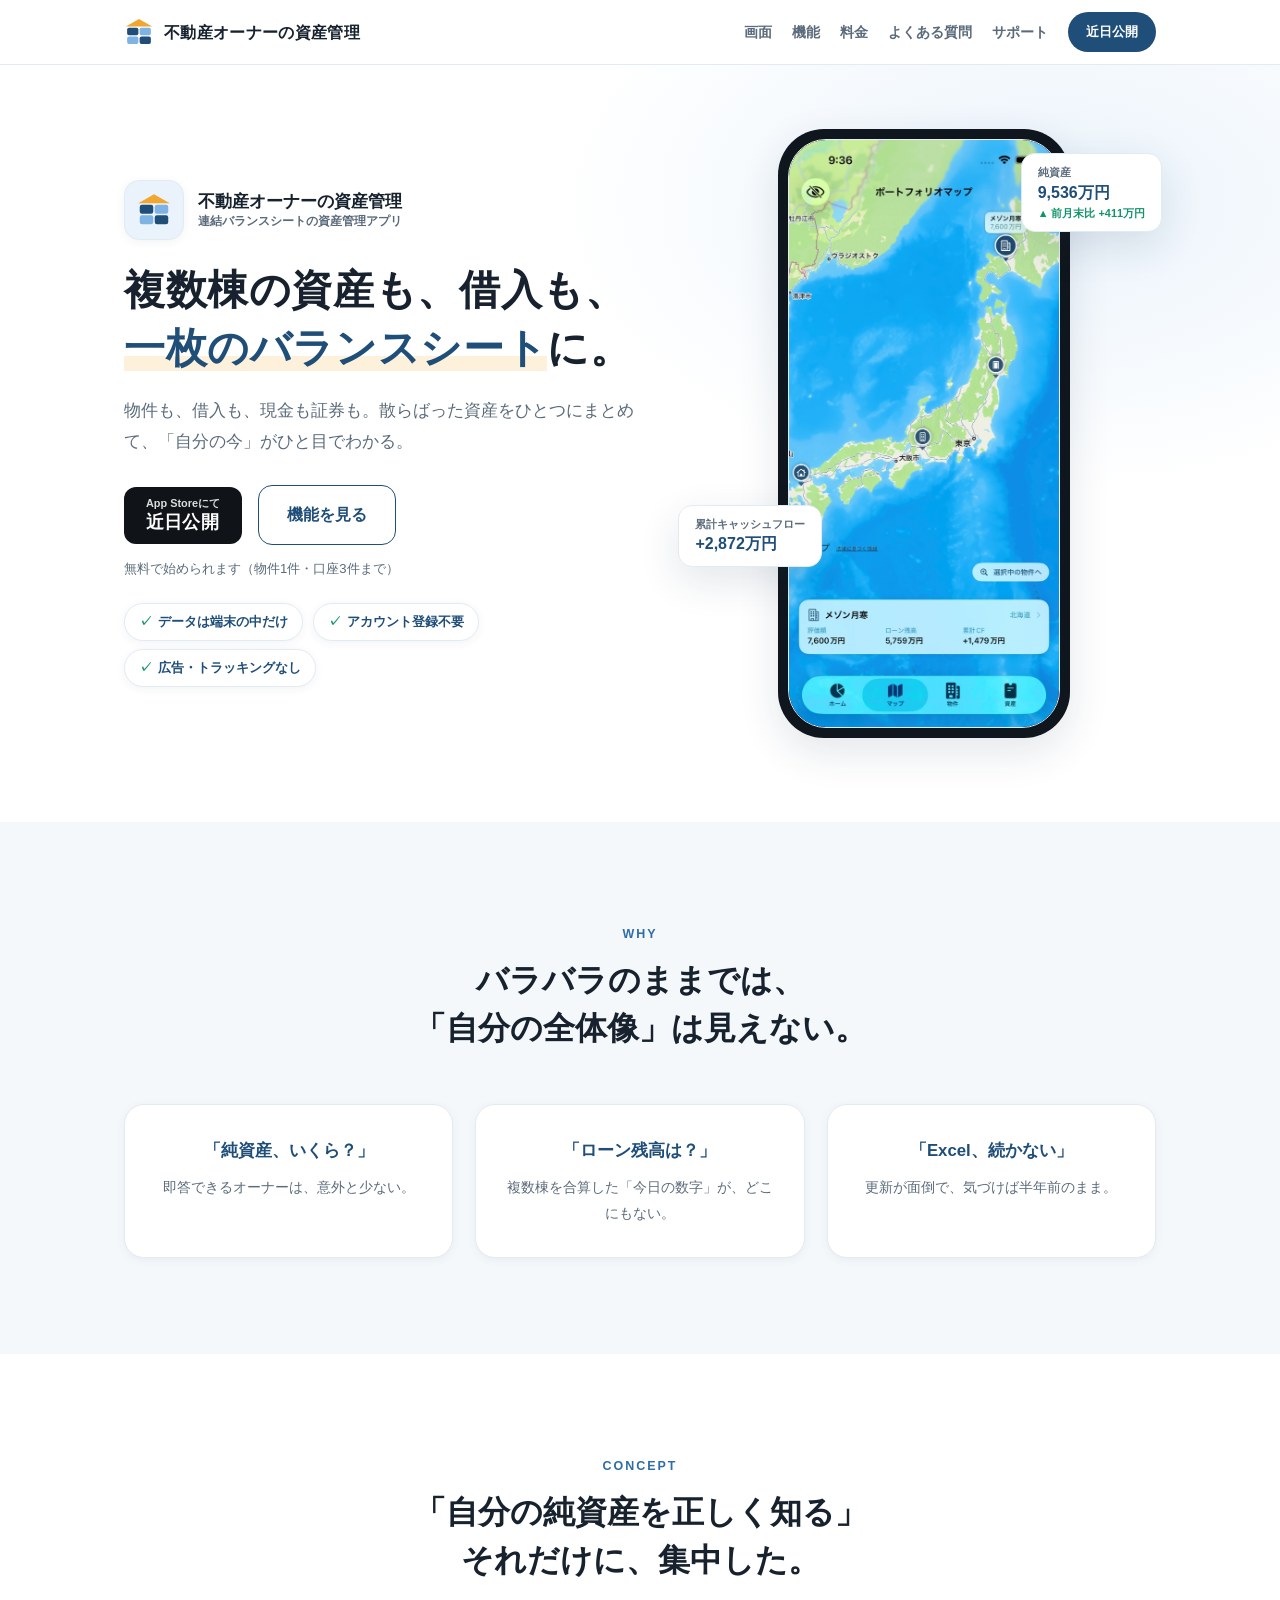
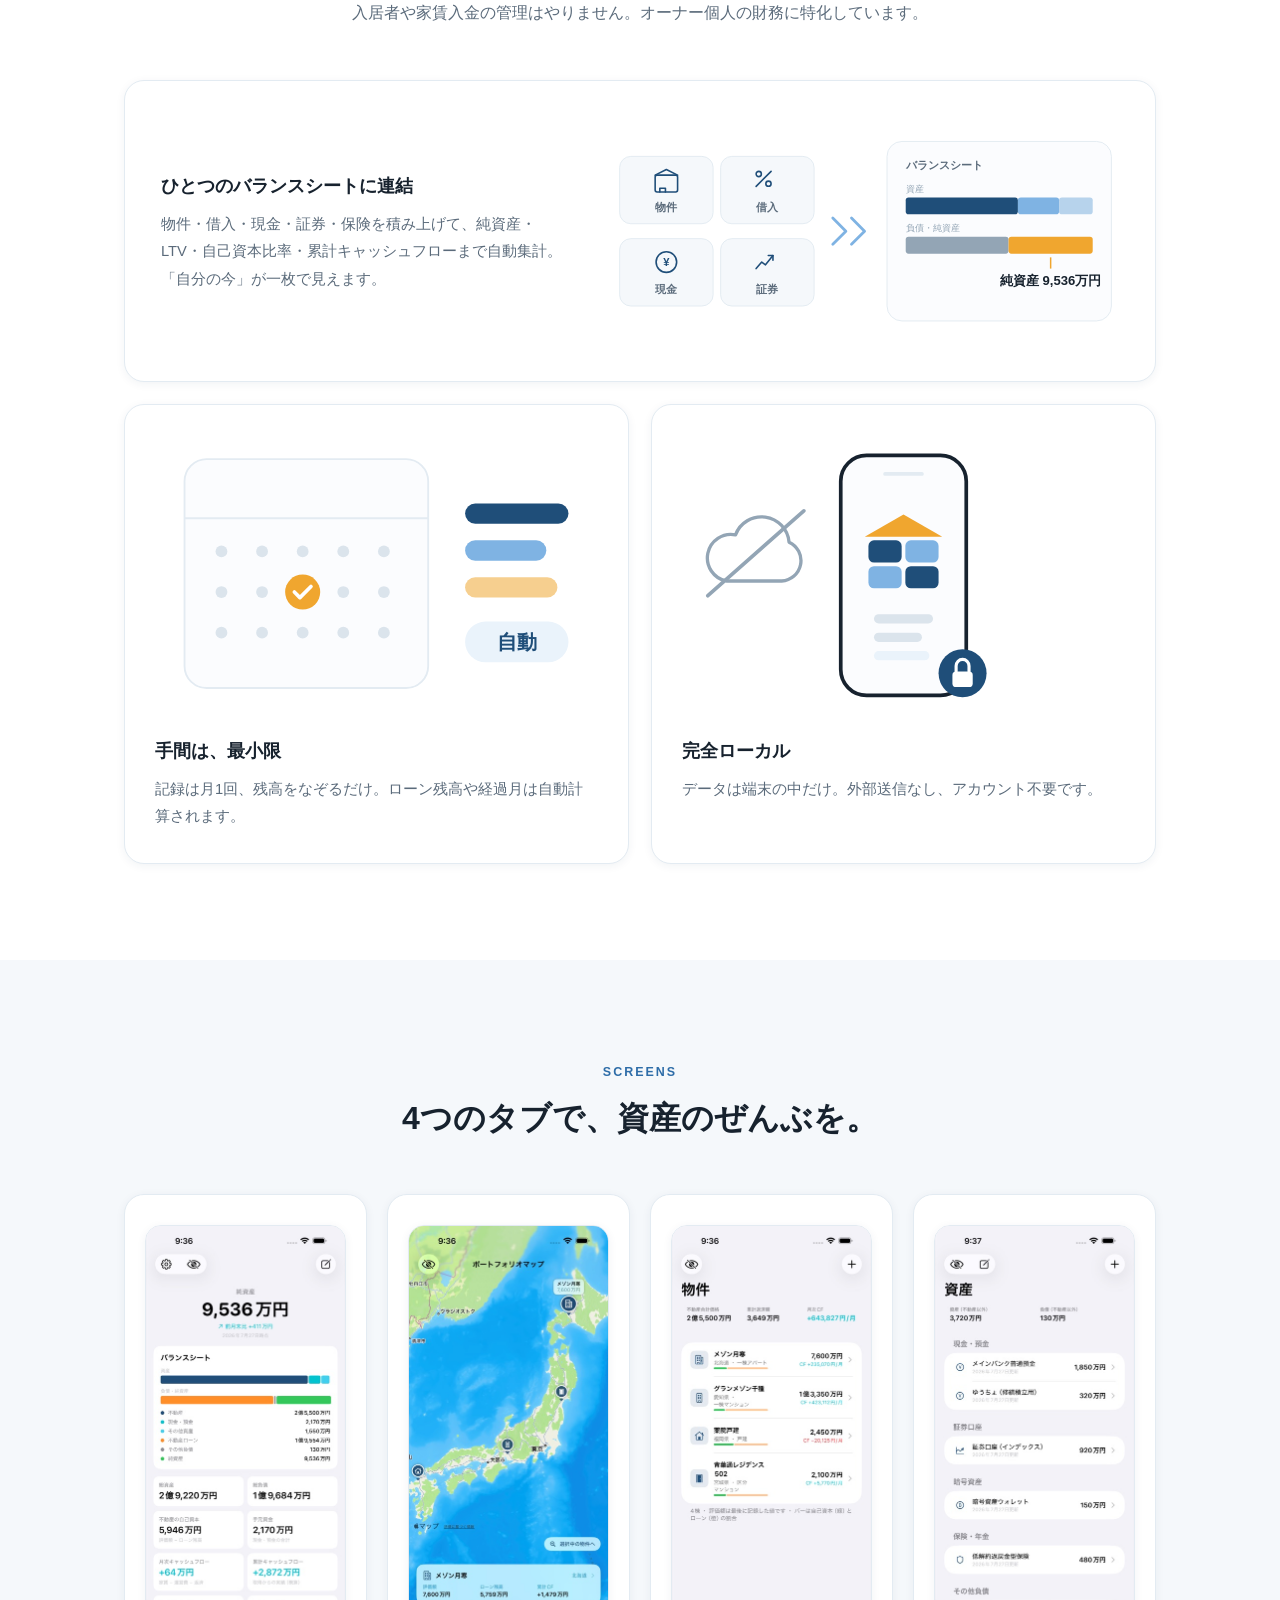
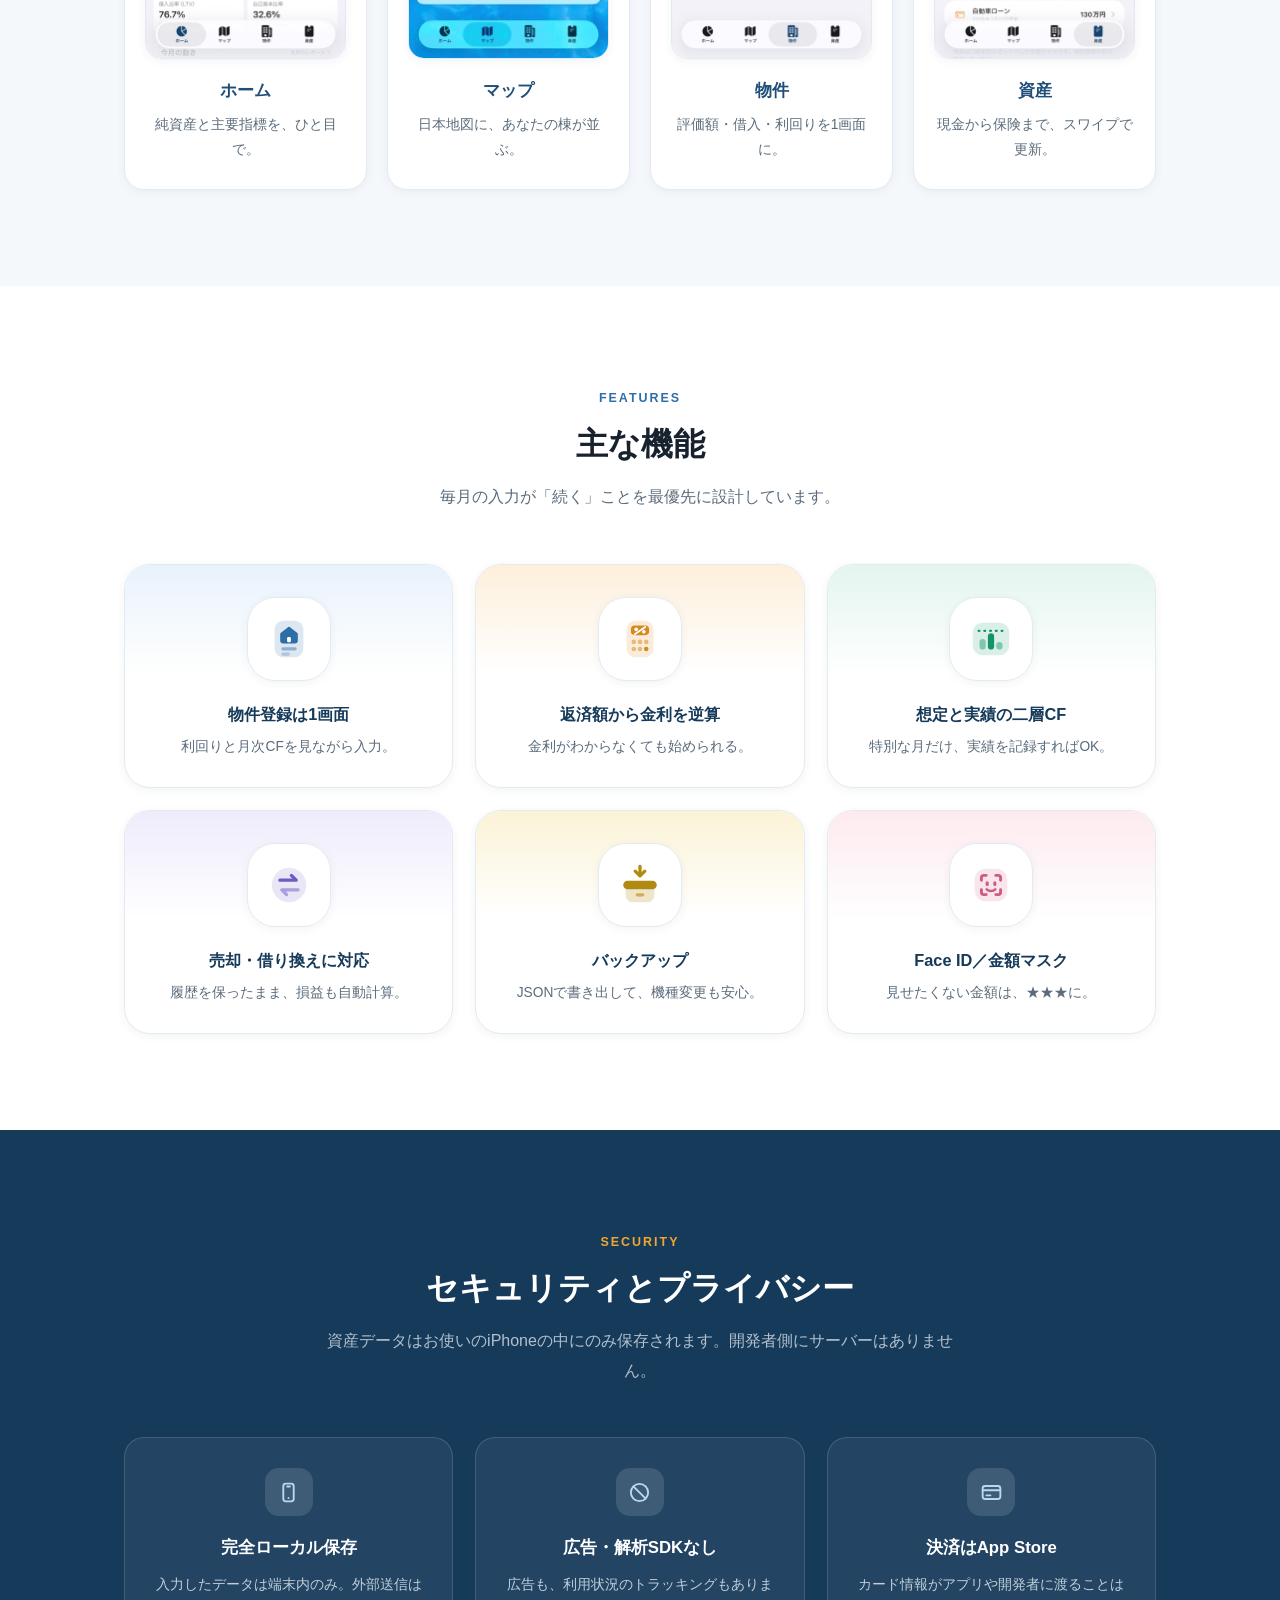
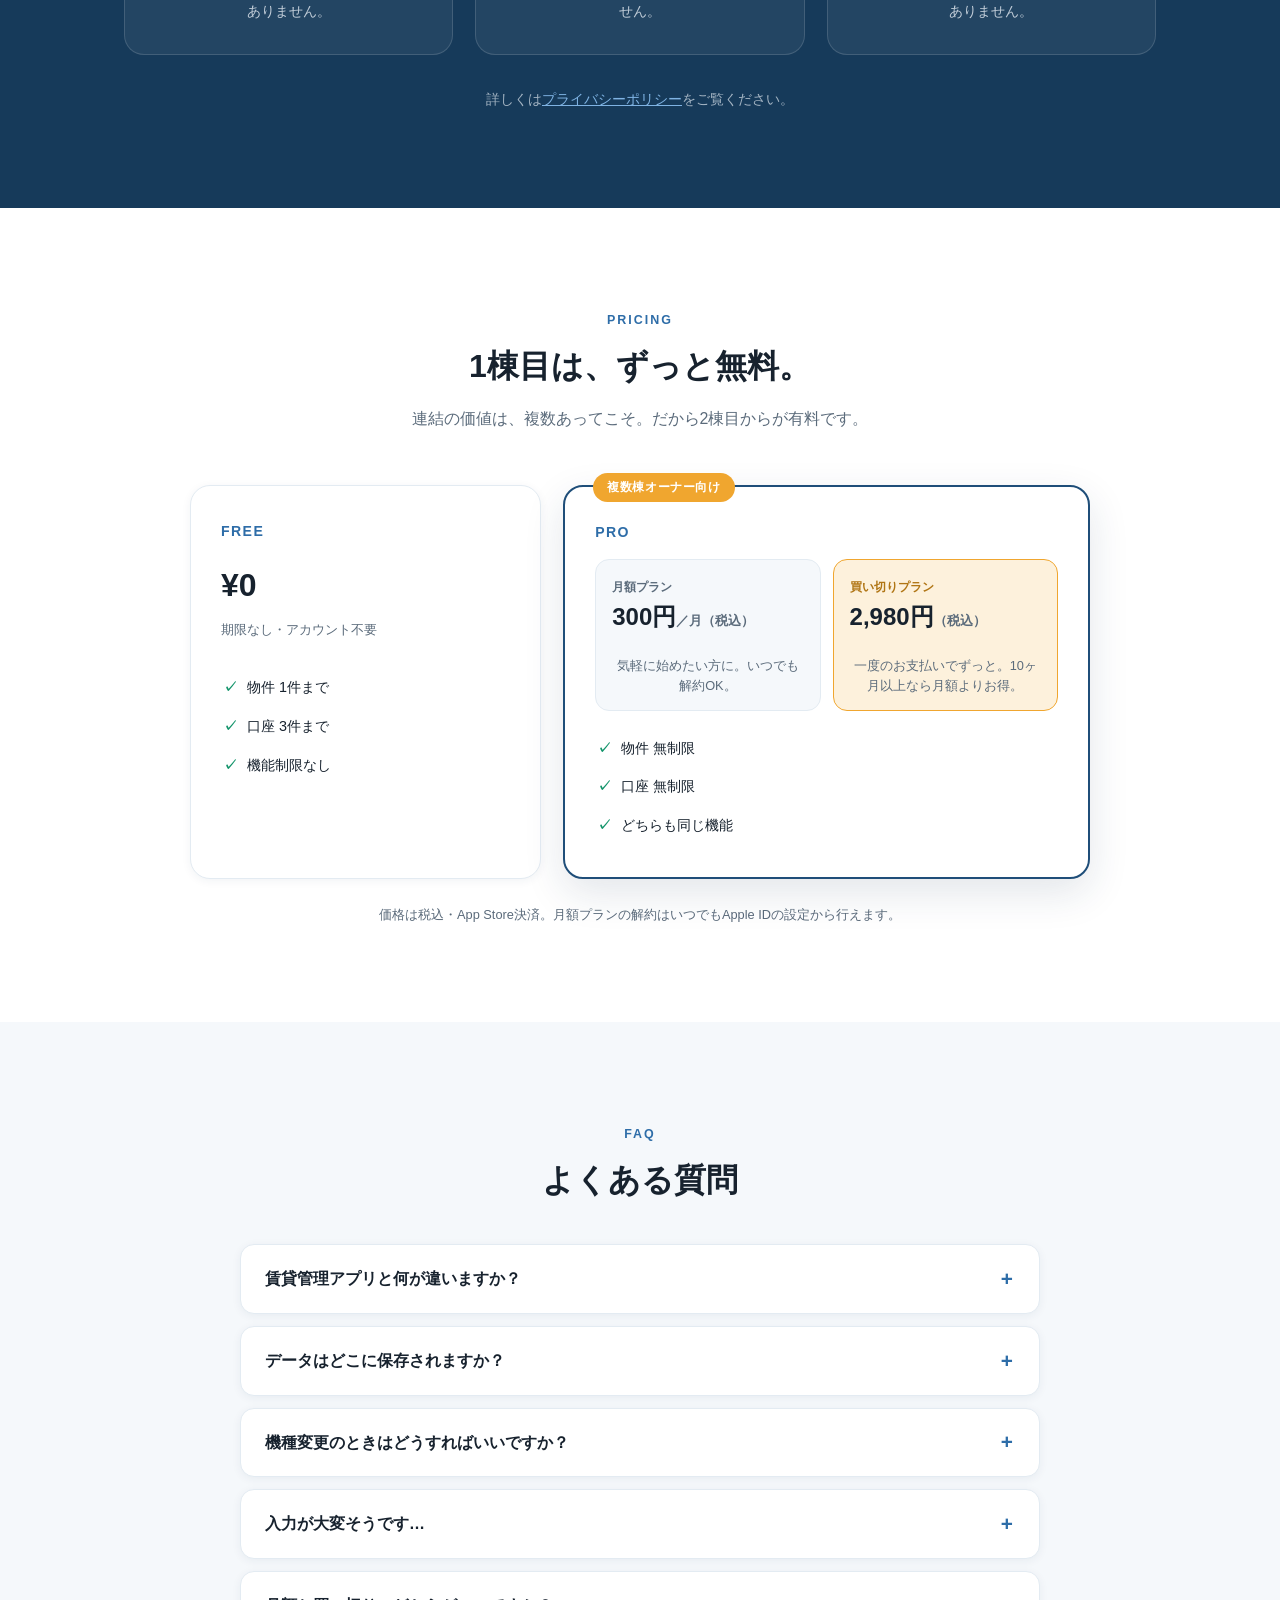
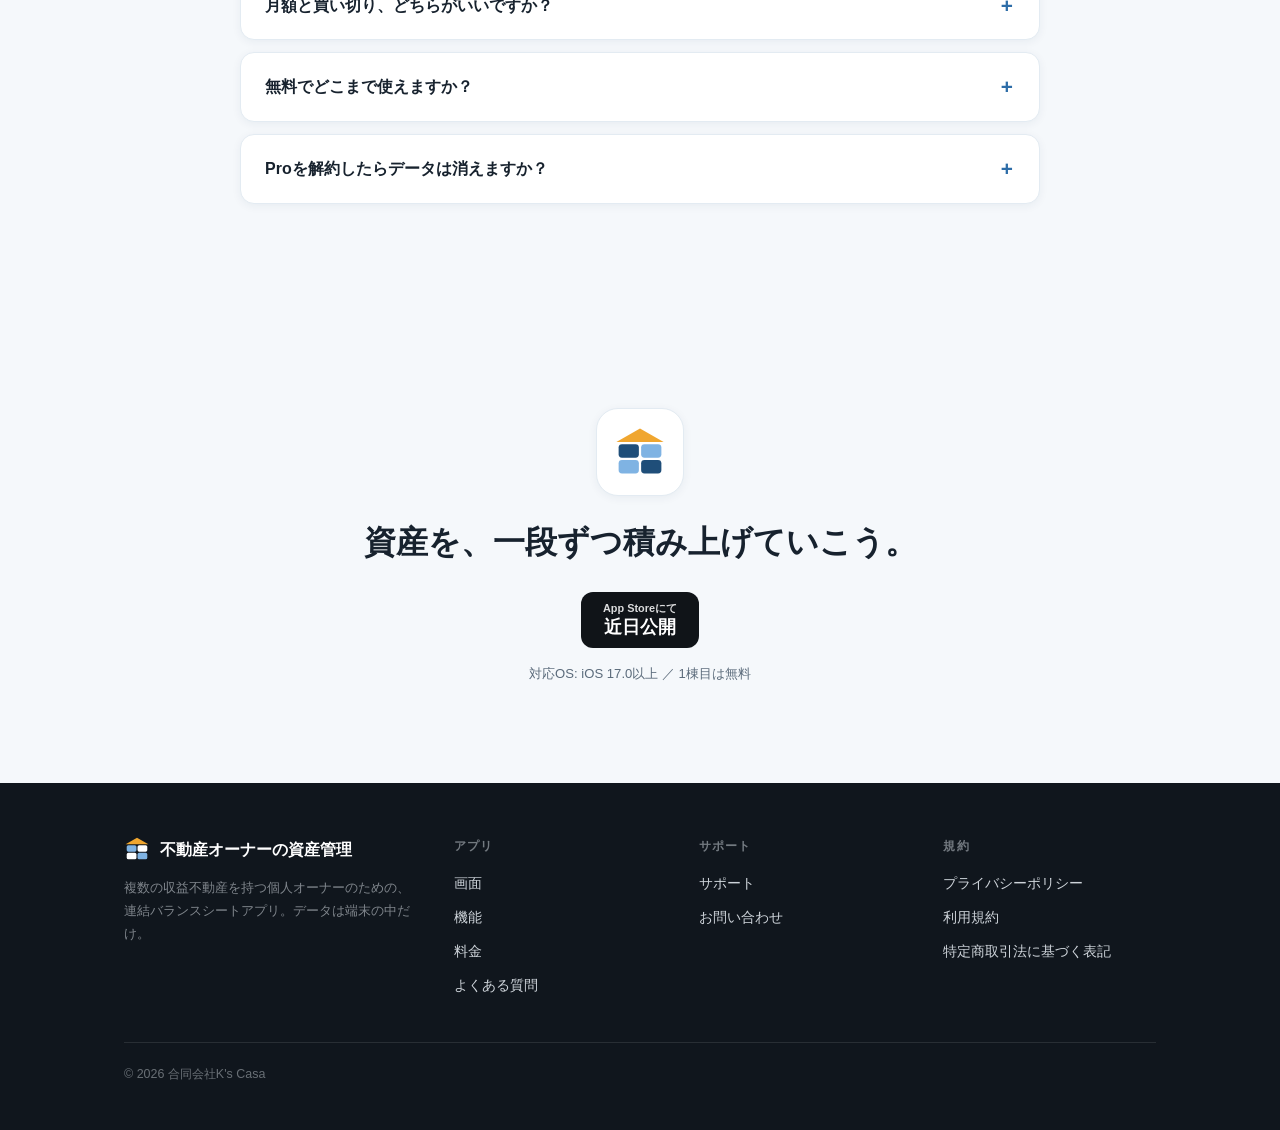
==== index.html @ e469f71f "不動産オーナーの資産管理 公式サイト iOSアプリ「不動産オーナーの資産管理」の公式サイト（静的HTML/CSS）。  - ランディングページ、サポート、プライバシーポリシー、利用規約、   特定商取" ====
<!DOCTYPE html>
<html lang="ja">
<head>
<!--
  「不動産オーナーの資産管理」公式サイト（ランディングページ）
  残っているTODO:
  - App Storeリンク: 公開後に .store-badge の href を実URLへ差し替え（Apple公式バッジ画像への変更も推奨）
  - 独自ドメインを設定する場合は、各ページの og:url / canonical / robots.txt / sitemap.xml のURLを差し替える
-->
<meta charset="UTF-8">
<meta name="viewport" content="width=device-width, initial-scale=1.0">
<title>不動産オーナーの資産管理 - 複数棟をひとつのバランスシートに｜公式サイト</title>
<meta name="description" content="複数の収益不動産を持つオーナーのための資産管理アプリ。物件・借入・現金・証券に散らばった資産と負債を、最小限の手間でひとつのバランスシートに。データは端末の中だけ。iOS対応、1棟目は無料。">
<link rel="canonical" href="https://meichaaan.github.io/fudosan-owner/">
<meta name="theme-color" content="#ffffff">
<meta property="og:site_name" content="不動産オーナーの資産管理">
<meta property="og:locale" content="ja_JP">
<meta property="og:title" content="不動産オーナーの資産管理 - 複数棟をひとつのバランスシートに">
<meta property="og:description" content="物件・借入・現金・証券に散らばった資産と負債を、最小限の手間でひとつに。完全ローカルのiOSアプリ。1棟目は無料。">
<meta property="og:type" content="website">
<meta property="og:url" content="https://meichaaan.github.io/fudosan-owner/">
<meta property="og:image" content="https://meichaaan.github.io/fudosan-owner/assets/og-card.jpg">
<meta property="og:image:width" content="1200">
<meta property="og:image:height" content="630">
<meta name="twitter:card" content="summary_large_image">
<meta name="twitter:title" content="不動産オーナーの資産管理 - 複数棟をひとつのバランスシートに">
<meta name="twitter:description" content="物件・借入・現金・証券に散らばった資産と負債を、最小限の手間でひとつに。完全ローカルのiOSアプリ。1棟目は無料。">
<meta name="twitter:image" content="https://meichaaan.github.io/fudosan-owner/assets/og-card.jpg">
<link rel="icon" href="data:image/svg+xml,%3Csvg xmlns='http://www.w3.org/2000/svg' viewBox='0 0 48 48'%3E%3Cpath d='M24 3 45 15H3Z' fill='%23f0a62f'/%3E%3Crect x='5' y='17' width='18' height='12' rx='3' fill='%231f4e79'/%3E%3Crect x='25' y='17' width='18' height='12' rx='3' fill='%237fb3e3'/%3E%3Crect x='5' y='31' width='18' height='12' rx='3' fill='%237fb3e3'/%3E%3Crect x='25' y='31' width='18' height='12' rx='3' fill='%231f4e79'/%3E%3C/svg%3E">
<link rel="apple-touch-icon" href="assets/apple-touch-icon.png">
<link rel="stylesheet" href="assets/site.css?v=9">
</head>
<body>

<header class="site-header">
  <div class="container">
    <a class="brand" href="#">
      <svg viewBox="0 0 48 48" xmlns="http://www.w3.org/2000/svg" aria-hidden="true">
        <path d="M24 3 45 15H3Z" fill="#f0a62f"/>
        <rect x="5" y="17" width="18" height="12" rx="3" fill="#1f4e79"/>
        <rect x="25" y="17" width="18" height="12" rx="3" fill="#7fb3e3"/>
        <rect x="5" y="31" width="18" height="12" rx="3" fill="#7fb3e3"/>
        <rect x="25" y="31" width="18" height="12" rx="3" fill="#1f4e79"/>
      </svg>
      不動産オーナーの資産管理
    </a>
    <nav class="site-nav">
      <a href="#screens">画面</a>
      <a href="#features">機能</a>
      <a href="#pricing">料金</a>
      <a href="#faq">よくある質問</a>
      <a href="support.html">サポート</a>
      <a class="nav-cta" href="#download">近日公開</a>
    </nav>
  </div>
</header>

<main>

  <!-- ヒーロー -->
  <section class="hero">
    <div class="container">
      <div>
        <div class="app-title-row">
          <span class="mark" aria-hidden="true">
            <svg viewBox="0 0 48 48" xmlns="http://www.w3.org/2000/svg">
              <path d="M24 3 45 15H3Z" fill="#f0a62f"/>
              <rect x="5" y="17" width="18" height="12" rx="3" fill="#1f4e79"/>
              <rect x="25" y="17" width="18" height="12" rx="3" fill="#7fb3e3"/>
              <rect x="5" y="31" width="18" height="12" rx="3" fill="#7fb3e3"/>
              <rect x="25" y="31" width="18" height="12" rx="3" fill="#1f4e79"/>
            </svg>
          </span>
          <p class="name">不動産オーナーの資産管理<span class="genre">連結バランスシートの資産管理アプリ</span></p>
        </div>
        <h1><span class="nw">複数棟の資産も、</span><span class="nw">借入も、</span><br><span class="nw"><span class="marker"><span class="accent">一枚のバランスシート</span></span>に。</span></h1>
        <p class="lead">物件も、借入も、現金も証券も。散らばった資産をひとつにまとめて、「自分の今」がひと目でわかる。</p>
        <div class="hero-cta">
          <a class="store-badge" href="#" aria-disabled="true">
            <span class="small">App Storeにて</span>
            <span class="big">近日公開</span>
          </a>
          <a class="btn btn-ghost" href="#screens">機能を見る</a>
        </div>
        <p class="hero-note">無料で始められます（物件1件・口座3件まで）</p>
        <div class="trust-chips">
          <span class="chip-s">データは端末の中だけ</span>
          <span class="chip-s">アカウント登録不要</span>
          <span class="chip-s">広告・トラッキングなし</span>
        </div>
      </div>
      <div class="hero-visual">
        <div class="phone">
          <div class="screen">
            <img class="shot" src="assets/shot-map-lg.jpg" width="584" height="1269" fetchpriority="high" alt="アプリのマップ画面。日本地図に所有物件のピンが並び、選択中の物件の評価額7,600万円・ローン残高・累計キャッシュフローが表示されている">
          </div>
        </div>
        <div class="float-chip chip-pos1">
          <span class="label">純資産</span>
          <span class="value">9,536万円</span>
          <span class="up">▲ 前月末比 +411万円</span>
        </div>
        <div class="float-chip chip-pos2">
          <span class="label">累計キャッシュフロー</span>
          <span class="value">+2,872万円</span>
        </div>
      </div>
    </div>
  </section>

  <!-- 課題 -->
  <section class="problem section-alt">
    <div class="container center">
      <span class="section-tag">WHY</span>
      <h2 class="section-title">バラバラのままでは、<br>「自分の全体像」は見えない。</h2>
      <div class="grid">
        <div class="problem-card">
          <p class="q">「純資産、いくら？」</p>
          <p>即答できるオーナーは、意外と少ない。</p>
        </div>
        <div class="problem-card">
          <p class="q">「ローン残高は？」</p>
          <p>複数棟を合算した「今日の数字」が、どこにもない。</p>
        </div>
        <div class="problem-card">
          <p class="q">「Excel、続かない」</p>
          <p>更新が面倒で、気づけば半年前のまま。</p>
        </div>
      </div>
    </div>
  </section>

  <!-- 3つの柱 -->
  <section class="pillars">
    <div class="container center">
      <span class="section-tag">CONCEPT</span>
      <h2 class="section-title">「自分の純資産を正しく知る」<br>それだけに、集中した。</h2>
      <p class="section-lead">入居者や家賃入金の管理はやりません。オーナー個人の財務に特化しています。</p>
      <div class="concept-grid">

        <div class="concept-card wide">
          <div>
            <h3>ひとつのバランスシートに連結</h3>
            <p>物件・借入・現金・証券・保険を積み上げて、純資産・LTV・自己資本比率・累計キャッシュフローまで自動集計。「自分の今」が一枚で見えます。</p>
          </div>
          <svg class="viz" viewBox="0 0 540 240" xmlns="http://www.w3.org/2000/svg" role="img" aria-label="物件・借入・現金・証券が矢印でひとつのバランスシートにまとまる図">
            <!-- 資産のソース4タイル -->
            <g stroke="#e3ebf2" fill="#f5f8fb">
              <rect x="6" y="40" width="100" height="72" rx="12"/>
              <rect x="114" y="40" width="100" height="72" rx="12"/>
              <rect x="6" y="128" width="100" height="72" rx="12"/>
              <rect x="114" y="128" width="100" height="72" rx="12"/>
            </g>
            <g fill="none" stroke="#1f4e79" stroke-width="1.7" stroke-linecap="round" stroke-linejoin="round">
              <g transform="translate(44,54)"><rect x="0" y="6" width="24" height="18" rx="2"/><path d="M5 24v-4h6v4M0 6l12-6 12 6"/></g>
              <g transform="translate(152,56)"><path d="M0 16L16 0"/><circle cx="2.8" cy="2.8" r="2.8"/><circle cx="13.2" cy="13.2" r="2.8"/></g>
              <g transform="translate(44,142)"><circle cx="12" cy="11" r="11"/></g>
              <g transform="translate(152,144)"><path d="M0 16l6-7 4 3 8-10"/><path d="M13 2h5v5"/></g>
            </g>
            <text x="56" y="98" text-anchor="middle" font-size="12" font-weight="600" fill="#5b6b7b">物件</text>
            <text x="164" y="98" text-anchor="middle" font-size="12" font-weight="600" fill="#5b6b7b">借入</text>
            <text x="56" y="186" text-anchor="middle" font-size="12" font-weight="600" fill="#5b6b7b">現金</text>
            <text x="164" y="186" text-anchor="middle" font-size="12" font-weight="600" fill="#5b6b7b">証券</text>
            <text x="56" y="157" text-anchor="middle" font-size="12" font-weight="700" fill="#1f4e79">¥</text>
            <!-- 矢印 -->
            <g fill="none" stroke="#7fb3e3" stroke-width="3" stroke-linecap="round" stroke-linejoin="round">
              <path d="M234 106l14 14-14 14"/>
              <path d="M254 106l14 14-14 14"/>
            </g>
            <!-- B/Sカード -->
            <rect x="292" y="24" width="240" height="192" rx="16" fill="#fbfcfe" stroke="#e3ebf2"/>
            <text x="312" y="54" font-size="12" font-weight="700" fill="#5b6b7b">バランスシート</text>
            <text x="312" y="78" font-size="10" fill="#93a5b5">資産</text>
            <g>
              <rect x="312" y="84" width="120" height="18" rx="3" fill="#1f4e79"/>
              <rect x="432" y="84" width="44" height="18" rx="3" fill="#7fb3e3"/>
              <rect x="476" y="84" width="36" height="18" rx="3" fill="#b7d3ec"/>
            </g>
            <text x="312" y="120" font-size="10" fill="#93a5b5">負債・純資産</text>
            <g>
              <rect x="312" y="126" width="110" height="18" rx="3" fill="#93a5b5"/>
              <rect x="422" y="126" width="90" height="18" rx="3" fill="#f0a62f"/>
            </g>
            <path d="M467 148v12" stroke="#f0a62f" stroke-width="1.6"/>
            <text x="467" y="178" text-anchor="middle" font-size="14" font-weight="700" fill="#17222e">純資産 9,536万円</text>
          </svg>
        </div>

        <div class="concept-card">
          <svg class="viz" viewBox="0 0 240 150" xmlns="http://www.w3.org/2000/svg" role="img" aria-label="カレンダーの月1回の記録日と、自動計算を表す図">
            <rect x="16" y="12" width="132" height="124" rx="12" fill="#fbfcfe" stroke="#e3ebf2"/>
            <path d="M16 44h132" stroke="#e3ebf2"/>
            <g fill="#dbe4ec">
              <circle cx="36" cy="62" r="3.2"/><circle cx="58" cy="62" r="3.2"/><circle cx="80" cy="62" r="3.2"/><circle cx="102" cy="62" r="3.2"/><circle cx="124" cy="62" r="3.2"/>
              <circle cx="36" cy="84" r="3.2"/><circle cx="58" cy="84" r="3.2"/><circle cx="102" cy="84" r="3.2"/><circle cx="124" cy="84" r="3.2"/>
              <circle cx="36" cy="106" r="3.2"/><circle cx="58" cy="106" r="3.2"/><circle cx="80" cy="106" r="3.2"/><circle cx="102" cy="106" r="3.2"/><circle cx="124" cy="106" r="3.2"/>
            </g>
            <circle cx="80" cy="84" r="9.5" fill="#f0a62f"/>
            <path d="M75.5 84l3 3 6-6" stroke="#fff" stroke-width="2" fill="none" stroke-linecap="round" stroke-linejoin="round"/>
            <rect x="168" y="36" width="56" height="11" rx="5.5" fill="#1f4e79"/>
            <rect x="168" y="56" width="44" height="11" rx="5.5" fill="#7fb3e3"/>
            <rect x="168" y="76" width="50" height="11" rx="5.5" fill="#f6cf8f"/>
            <rect x="168" y="100" width="56" height="22" rx="11" fill="#eaf3fb"/>
            <text x="196" y="115" text-anchor="middle" font-size="11" font-weight="700" fill="#1f4e79">自動</text>
          </svg>
          <h3>手間は、最小限</h3>
          <p>記録は月1回、残高をなぞるだけ。ローン残高や経過月は自動計算されます。</p>
        </div>

        <div class="concept-card">
          <svg class="viz" viewBox="0 0 240 150" xmlns="http://www.w3.org/2000/svg" role="img" aria-label="スマートフォンの中に資産データがあり、クラウドには送信されないことを表す図">
            <path d="M24 78h30a11 11 0 0 0 4-21 15 15 0 0 0-29-4 10 10 0 0 0-5 25z" fill="none" stroke="#93a5b5" stroke-width="1.8" stroke-linejoin="round"/>
            <path d="M14 86L66 40" stroke="#93a5b5" stroke-width="2" stroke-linecap="round"/>
            <rect x="86" y="10" width="68" height="130" rx="14" fill="#fbfcfe" stroke="#17222e" stroke-width="2"/>
            <path d="M110 20h20" stroke="#e3ebf2" stroke-width="2" stroke-linecap="round"/>
            <g transform="translate(96,40)">
              <path d="M24 2L45 14H3Z" fill="#f0a62f"/>
              <rect x="5" y="16" width="18" height="12" rx="3" fill="#1f4e79"/>
              <rect x="25" y="16" width="18" height="12" rx="3" fill="#7fb3e3"/>
              <rect x="5" y="30" width="18" height="12" rx="3" fill="#7fb3e3"/>
              <rect x="25" y="30" width="18" height="12" rx="3" fill="#1f4e79"/>
            </g>
            <rect x="104" y="96" width="32" height="5" rx="2.5" fill="#dbe4ec"/>
            <rect x="104" y="106" width="26" height="5" rx="2.5" fill="#dbe4ec"/>
            <rect x="104" y="116" width="30" height="5" rx="2.5" fill="#eaf3fb"/>
            <circle cx="152" cy="128" r="13" fill="#1f4e79"/>
            <path d="M148.5 127v-3a3.5 3.5 0 0 1 7 0v3" stroke="#fff" stroke-width="1.7" fill="none" stroke-linecap="round"/>
            <rect x="146.5" y="127" width="11" height="8.5" rx="2" fill="#fff"/>
          </svg>
          <h3>完全ローカル</h3>
          <p>データは端末の中だけ。外部送信なし、アカウント不要です。</p>
        </div>

      </div>
    </div>
  </section>

  <!-- 画面 -->
  <section class="screens section-alt" id="screens">
    <div class="container center">
      <span class="section-tag">SCREENS</span>
      <h2 class="section-title">4つのタブで、資産のぜんぶを。</h2>
      <div class="grid">
        <div class="screen-card">
          <img class="shot" src="assets/shot-home.jpg" width="400" height="869" alt="ホーム画面。純資産9,536万円とバランスシート、主要指標タイル" loading="lazy">
          <p class="tab-name">ホーム</p>
          <p>純資産と主要指標を、ひと目で。</p>
        </div>
        <div class="screen-card">
          <img class="shot" src="assets/shot-map.jpg" width="400" height="869" alt="マップ画面。日本地図に所有物件のピンが並ぶ" loading="lazy">
          <p class="tab-name">マップ</p>
          <p>日本地図に、あなたの棟が並ぶ。</p>
        </div>
        <div class="screen-card">
          <img class="shot" src="assets/shot-properties.jpg" width="400" height="869" alt="物件一覧画面。4棟の評価額と月次キャッシュフロー" loading="lazy">
          <p class="tab-name">物件</p>
          <p>評価額・借入・利回りを1画面に。</p>
        </div>
        <div class="screen-card">
          <img class="shot" src="assets/shot-accounts.jpg" width="400" height="869" alt="資産画面。現金・預金、証券、暗号資産、保険の一覧" loading="lazy">
          <p class="tab-name">資産</p>
          <p>現金から保険まで、スワイプで更新。</p>
        </div>
      </div>
    </div>
  </section>

  <!-- 機能 -->
  <section class="features" id="features">
    <div class="container center">
      <span class="section-tag">FEATURES</span>
      <h2 class="section-title">主な機能</h2>
      <p class="section-lead">毎月の入力が「続く」ことを最優先に設計しています。</p>
      <div class="grid">

        <div class="feature tint-sky">
          <div class="art">
            <svg viewBox="0 0 48 48" xmlns="http://www.w3.org/2000/svg" aria-hidden="true">
              <rect x="9" y="5" width="30" height="38" rx="9" fill="var(--pop)" opacity=".16"/>
              <path d="M24 12.5l8 6.2v6.8a2 2 0 0 1-2 2H18a2 2 0 0 1-2-2v-6.8z" fill="var(--pop)" stroke="var(--pop)" stroke-width="2.4" stroke-linejoin="round"/>
              <rect x="22" y="22" width="4" height="5.5" rx="1.4" fill="#fff"/>
              <rect x="16" y="32.5" width="16" height="3.4" rx="1.7" fill="var(--pop)" opacity=".45"/>
              <rect x="16" y="38" width="9" height="3.4" rx="1.7" fill="var(--pop)" opacity=".28"/>
            </svg>
          </div>
          <h4>物件登録は1画面</h4>
          <p>利回りと月次CFを見ながら入力。</p>
        </div>

        <div class="feature tint-peach">
          <div class="art">
            <svg viewBox="0 0 48 48" xmlns="http://www.w3.org/2000/svg" aria-hidden="true">
              <rect x="10" y="5" width="28" height="38" rx="9" fill="var(--pop)" opacity=".16"/>
              <rect x="14.5" y="10" width="19" height="10" rx="4" fill="var(--pop)"/>
              <circle cx="20" cy="14" r="1.9" fill="#fff"/>
              <circle cx="28" cy="16.5" r="1.9" fill="#fff"/>
              <path d="M29.5 11.5l-11 7.5" stroke="#fff" stroke-width="1.9" stroke-linecap="round"/>
              <g fill="var(--pop)" opacity=".5">
                <circle cx="17.5" cy="27" r="2.4"/><circle cx="24" cy="27" r="2.4"/><circle cx="30.5" cy="27" r="2.4"/>
                <circle cx="17.5" cy="34.5" r="2.4"/><circle cx="24" cy="34.5" r="2.4"/>
              </g>
              <rect x="28.1" y="32.1" width="4.8" height="4.8" rx="2.4" fill="var(--pop)"/>
            </svg>
          </div>
          <h4>返済額から金利を逆算</h4>
          <p>金利がわからなくても始められる。</p>
        </div>

        <div class="feature tint-mint">
          <div class="art">
            <svg viewBox="0 0 48 48" xmlns="http://www.w3.org/2000/svg" aria-hidden="true">
              <rect x="5" y="7" width="38" height="34" rx="10" fill="var(--pop)" opacity=".15"/>
              <rect x="12" y="24" width="6.5" height="11" rx="3.25" fill="var(--pop)" opacity=".45"/>
              <rect x="20.75" y="18" width="6.5" height="17" rx="3.25" fill="var(--pop)"/>
              <rect x="29.5" y="27" width="6.5" height="8" rx="3.25" fill="var(--pop)" opacity=".45"/>
              <path d="M11 15.5h26" stroke="var(--pop)" stroke-width="2.2" stroke-linecap="round" stroke-dasharray="1 5"/>
            </svg>
          </div>
          <h4>想定と実績の二層CF</h4>
          <p>特別な月だけ、実績を記録すればOK。</p>
        </div>

        <div class="feature tint-lilac">
          <div class="art">
            <svg viewBox="0 0 48 48" xmlns="http://www.w3.org/2000/svg" aria-hidden="true">
              <circle cx="24" cy="24" r="18" fill="var(--pop)" opacity=".15"/>
              <path d="M14.5 19h17l-5-5" stroke="var(--pop)" stroke-width="3.4" fill="none" stroke-linecap="round" stroke-linejoin="round"/>
              <path d="M33.5 29h-17l5 5" stroke="var(--pop)" stroke-width="3.4" fill="none" stroke-linecap="round" stroke-linejoin="round" opacity=".5"/>
            </svg>
          </div>
          <h4>売却・借り換えに対応</h4>
          <p>履歴を保ったまま、損益も自動計算。</p>
        </div>

        <div class="feature tint-lemon">
          <div class="art">
            <svg viewBox="0 0 48 48" xmlns="http://www.w3.org/2000/svg" aria-hidden="true">
              <rect x="9" y="23" width="30" height="19" rx="7" fill="var(--pop)" opacity=".22"/>
              <rect x="6.5" y="19.5" width="35" height="9" rx="4.5" fill="var(--pop)"/>
              <rect x="19.5" y="32.5" width="9" height="3.6" rx="1.8" fill="var(--pop)" opacity=".6"/>
              <path d="M24 4.5v9" stroke="var(--pop)" stroke-width="3.4" stroke-linecap="round"/>
              <path d="M19 9.5L24 14.5l5-5" stroke="var(--pop)" stroke-width="3.4" fill="none" stroke-linecap="round" stroke-linejoin="round"/>
            </svg>
          </div>
          <h4>バックアップ</h4>
          <p>JSONで書き出して、機種変更も安心。</p>
        </div>

        <div class="feature tint-rose">
          <div class="art">
            <svg viewBox="0 0 48 48" xmlns="http://www.w3.org/2000/svg" aria-hidden="true">
              <rect x="7" y="7" width="34" height="34" rx="11" fill="var(--pop)" opacity=".15"/>
              <g stroke="var(--pop)" stroke-width="3" fill="none" stroke-linecap="round" stroke-linejoin="round">
                <path d="M14 19v-2.5a2.5 2.5 0 0 1 2.5-2.5H19"/>
                <path d="M29 14h2.5a2.5 2.5 0 0 1 2.5 2.5V19"/>
                <path d="M34 29v2.5a2.5 2.5 0 0 1-2.5 2.5H29"/>
                <path d="M19 34h-2.5a2.5 2.5 0 0 1-2.5-2.5V29"/>
              </g>
              <rect x="18.4" y="20" width="3.2" height="5" rx="1.6" fill="var(--pop)"/>
              <rect x="26.4" y="20" width="3.2" height="5" rx="1.6" fill="var(--pop)"/>
              <path d="M19.5 28.5c1.2 1.2 2.7 1.8 4.5 1.8s3.3-.6 4.5-1.8" stroke="var(--pop)" stroke-width="2.6" fill="none" stroke-linecap="round"/>
            </svg>
          </div>
          <h4>Face ID／金額マスク</h4>
          <p>見せたくない金額は、★★★に。</p>
        </div>

      </div>
    </div>
  </section>

  <!-- プライバシー -->
  <section class="privacy-band">
    <div class="container center">
      <span class="section-tag">SECURITY</span>
      <h2 class="section-title">セキュリティとプライバシー</h2>
      <p class="section-lead">資産データはお使いのiPhoneの中にのみ保存されます。開発者側にサーバーはありません。</p>
      <div class="grid">
        <div class="privacy-item">
          <div class="tile-icon">
            <svg viewBox="0 0 24 24" fill="none" stroke="currentColor" stroke-width="1.8" stroke-linecap="round" stroke-linejoin="round" aria-hidden="true"><rect x="7" y="3.5" width="10" height="17" rx="2.4"/><path d="M10.7 6.2h2.6"/><circle cx="12" cy="17.3" r="0.9" fill="currentColor" stroke="none"/></svg>
          </div>
          <h3>完全ローカル保存</h3>
          <p>入力したデータは端末内のみ。外部送信はありません。</p>
        </div>
        <div class="privacy-item">
          <div class="tile-icon">
            <svg viewBox="0 0 24 24" fill="none" stroke="currentColor" stroke-width="1.8" stroke-linecap="round" stroke-linejoin="round" aria-hidden="true"><circle cx="12" cy="12" r="8.3"/><path d="M6.3 6.3l11.4 11.4"/></svg>
          </div>
          <h3>広告・解析SDKなし</h3>
          <p>広告も、利用状況のトラッキングもありません。</p>
        </div>
        <div class="privacy-item">
          <div class="tile-icon">
            <svg viewBox="0 0 24 24" fill="none" stroke="currentColor" stroke-width="1.8" stroke-linecap="round" stroke-linejoin="round" aria-hidden="true"><rect x="3.5" y="5.8" width="17" height="12.4" rx="2.4"/><path d="M3.5 9.8h17"/><path d="M7 14.8h4"/></svg>
          </div>
          <h3>決済はApp Store</h3>
          <p>カード情報がアプリや開発者に渡ることはありません。</p>
        </div>
      </div>
      <p class="foot">詳しくは<a href="privacy.html">プライバシーポリシー</a>をご覧ください。</p>
    </div>
  </section>

  <!-- 料金 -->
  <section class="pricing" id="pricing">
    <div class="container center">
      <span class="section-tag">PRICING</span>
      <h2 class="section-title">1棟目は、ずっと無料。</h2>
      <p class="section-lead">連結の価値は、複数あってこそ。だから2棟目からが有料です。</p>
      <div class="grid">
        <div class="price-card">
          <p class="plan">FREE</p>
          <p class="price">¥0</p>
          <p class="alt">期限なし・アカウント不要</p>
          <ul>
            <li>物件 1件まで</li>
            <li>口座 3件まで</li>
            <li>機能制限なし</li>
          </ul>
        </div>
        <div class="price-card featured">
          <span class="featured-badge">複数棟オーナー向け</span>
          <p class="plan">PRO</p>
          <div class="pro-options">
            <div class="pro-option">
              <p class="type">月額プラン</p>
              <p class="p">300円<small>／月（税込）</small></p>
              <p class="note">気軽に始めたい方に。いつでも解約OK。</p>
            </div>
            <div class="pro-option buyout">
              <p class="type">買い切りプラン</p>
              <p class="p">2,980円<small>（税込）</small></p>
              <p class="note">一度のお支払いでずっと。10ヶ月以上なら月額よりお得。</p>
            </div>
          </div>
          <ul>
            <li>物件 無制限</li>
            <li>口座 無制限</li>
            <li>どちらも同じ機能</li>
          </ul>
        </div>
      </div>
      <p class="note">価格は税込・App Store決済。月額プランの解約はいつでもApple IDの設定から行えます。</p>
    </div>
  </section>

  <!-- FAQ -->
  <section class="faq section-alt" id="faq">
    <div class="container">
      <div class="center">
        <span class="section-tag">FAQ</span>
        <h2 class="section-title">よくある質問</h2>
      </div>
      <div class="list">
        <details>
          <summary>賃貸管理アプリと何が違いますか？</summary>
          <p class="a">入居者・入金・滞納・契約の管理はしません。管理会社に任せている前提で、オーナー個人の資産・負債・純資産の把握に特化しています。運営管理のアプリやサービスとの併用がおすすめです。</p>
        </details>
        <details>
          <summary>データはどこに保存されますか？</summary>
          <p class="a">お使いのiPhoneの中だけです。外部サーバーへの送信はありません。バックアップはJSONファイルとして自分で書き出し、iCloud Driveなどお好きな場所に保管できます。</p>
        </details>
        <details>
          <summary>機種変更のときはどうすればいいですか？</summary>
          <p class="a">設定画面からバックアップを書き出し、新しい端末で復元してください。将来的には、ユーザー自身のiCloud（プライベートデータベース）での同期も検討しています。</p>
        </details>
        <details>
          <summary>入力が大変そうです…</summary>
          <p class="a">最初に物件と借入条件を入れるだけで、ローン残高・返済の経過・累計キャッシュフローは自動計算されます。あとは月1回、「まとめて更新」で前回値を見ながら残高を直すだけ。数分で終わります。</p>
        </details>
        <details>
          <summary>月額と買い切り、どちらがいいですか？</summary>
          <p class="a">機能はまったく同じです。まず試したい方は月額300円、長く使うと決めている方は買い切り2,980円がおすすめです（10ヶ月以上で月額の合計を下回ります）。月額から買い切りへの切り替えもできます。</p>
        </details>
        <details>
          <summary>無料でどこまで使えますか？</summary>
          <p class="a">物件1件・口座3件までは、機能制限なく無期限で無料です。2棟目・4口座目を追加するときにProをご案内します。</p>
        </details>
        <details>
          <summary>Proを解約したらデータは消えますか？</summary>
          <p class="a">消えません。データはすべて端末内にあり、Proは「新しく追加できる件数」が変わるだけです。既存のデータの閲覧・編集はそのまま続けられます。</p>
        </details>
      </div>
    </div>
  </section>

  <!-- CTA -->
  <section class="cta-band" id="download">
    <div class="container">
      <span class="mark-lg" aria-hidden="true">
        <svg viewBox="0 0 48 48" xmlns="http://www.w3.org/2000/svg">
          <path d="M24 3 45 15H3Z" fill="#f0a62f"/>
          <rect x="5" y="17" width="18" height="12" rx="3" fill="#1f4e79"/>
          <rect x="25" y="17" width="18" height="12" rx="3" fill="#7fb3e3"/>
          <rect x="5" y="31" width="18" height="12" rx="3" fill="#7fb3e3"/>
          <rect x="25" y="31" width="18" height="12" rx="3" fill="#1f4e79"/>
        </svg>
      </span>
      <h2 class="section-title">資産を、一段ずつ積み上げていこう。</h2>
      <a class="store-badge" href="#" aria-disabled="true">
        <span class="small">App Storeにて</span>
        <span class="big">近日公開</span>
      </a>
      <p class="hero-note">対応OS: iOS 17.0以上 ／ 1棟目は無料</p>
    </div>
  </section>

</main>

<footer class="site-footer">
  <div class="container">
    <div class="cols">
      <div>
        <p class="top">
          <svg viewBox="0 0 48 48" xmlns="http://www.w3.org/2000/svg" aria-hidden="true">
            <path d="M24 3 45 15H3Z" fill="#f0a62f"/>
            <rect x="5" y="17" width="18" height="12" rx="3" fill="#7fb3e3"/>
            <rect x="25" y="17" width="18" height="12" rx="3" fill="#fff"/>
            <rect x="5" y="31" width="18" height="12" rx="3" fill="#fff"/>
            <rect x="25" y="31" width="18" height="12" rx="3" fill="#7fb3e3"/>
          </svg>
          不動産オーナーの資産管理
        </p>
        <p class="desc">複数の収益不動産を持つ個人オーナーのための、連結バランスシートアプリ。データは端末の中だけ。</p>
      </div>
      <div>
        <h5>アプリ</h5>
        <ul>
          <li><a href="#screens">画面</a></li>
          <li><a href="#features">機能</a></li>
          <li><a href="#pricing">料金</a></li>
          <li><a href="#faq">よくある質問</a></li>
        </ul>
      </div>
      <div>
        <h5>サポート</h5>
        <ul>
          <li><a href="support.html">サポート</a></li>
          <li><a href="mailto:kscasa.contact@gmail.com">お問い合わせ</a></li>
        </ul>
      </div>
      <div>
        <h5>規約</h5>
        <ul>
          <li><a href="privacy.html">プライバシーポリシー</a></li>
          <li><a href="terms.html">利用規約</a></li>
          <li><a href="tokusho.html">特定商取引法に基づく表記</a></li>
        </ul>
      </div>
    </div>
    <p class="copy">© 2026 合同会社K's Casa</p>
  </div>
</footer>

</body>
</html>
---- assets/site.css ----
/* 「不動産オーナーの資産管理」公式サイト共通スタイル（白基調・モダンアプリLP） */

:root {
  --navy: #1f4e79;
  --navy-deep: #163a5a;
  --blue: #2e6da8;
  --sky: #7fb3e3;
  --sky-pale: #eaf3fb;
  --amber: #f0a62f;
  --amber-pale: #fdf1dc;
  --green: #12946a;
  --ink: #17222e;
  --muted: #5b6b7b;
  --line: #e3ebf2;
  --bg: #ffffff;
  --bg-alt: #f5f8fb;
  --radius: 20px;
  --shadow-sm: 0 2px 10px rgba(23, 52, 82, 0.06);
  --shadow: 0 14px 40px rgba(23, 52, 82, 0.12);
}

* { margin: 0; padding: 0; box-sizing: border-box; }

html { scroll-behavior: smooth; }

body {
  font-family: -apple-system, BlinkMacSystemFont, "Hiragino Sans",
    "Hiragino Kaku Gothic ProN", "BIZ UDPGothic", "Yu Gothic Medium", sans-serif;
  background: var(--bg);
  color: var(--ink);
  line-height: 1.85;
  font-size: 16px;
  -webkit-font-smoothing: antialiased;
}

img { max-width: 100%; height: auto; display: block; }
a { color: var(--blue); }

.container { max-width: 1080px; margin: 0 auto; padding: 0 24px; }
.narrow { max-width: 760px; }

.nw { display: inline-block; }

/* ---------- ヘッダー ---------- */

.site-header {
  position: sticky; top: 0; z-index: 50;
  background: rgba(255, 255, 255, 0.86);
  backdrop-filter: blur(14px);
  -webkit-backdrop-filter: blur(14px);
  border-bottom: 1px solid var(--line);
}

.site-header .container {
  display: flex; align-items: center; gap: 18px;
  min-height: 64px; flex-wrap: wrap; padding-top: 8px; padding-bottom: 8px;
}

.brand {
  display: flex; align-items: center; gap: 10px;
  text-decoration: none; color: var(--ink);
  font-weight: 800; font-size: 1.02rem; letter-spacing: 0.02em;
}
.brand svg { width: 30px; height: 30px; flex: none; }

.site-nav { margin-left: auto; display: flex; align-items: center; gap: 4px 20px; flex-wrap: wrap; }
.site-nav a {
  text-decoration: none; color: var(--muted);
  font-size: 0.9rem; font-weight: 600;
}
.site-nav a:hover { color: var(--navy); }
.site-nav .nav-cta {
  background: var(--navy); color: #fff;
  padding: 8px 18px; border-radius: 999px; font-size: 0.82rem;
}
.site-nav .nav-cta:hover { color: #fff; opacity: 0.9; }

/* ---------- ボタン ---------- */

.btn {
  display: inline-flex; align-items: center; justify-content: center; gap: 8px;
  padding: 14px 28px; border-radius: 14px;
  font-weight: 700; font-size: 1rem; text-decoration: none;
  transition: transform 0.15s ease, box-shadow 0.15s ease, opacity 0.15s ease;
}
.btn-primary {
  background: var(--navy); color: #fff;
  box-shadow: 0 8px 22px rgba(31, 78, 121, 0.28);
}
.btn-primary:hover { transform: translateY(-2px); }
.btn-ghost { background: #fff; color: var(--navy); border: 1.5px solid var(--navy); }
.btn-ghost:hover { background: var(--sky-pale); }

/* App Storeバッジ風ボタン（公開後は公式バッジ画像に差し替え） */
.store-badge {
  display: inline-flex; flex-direction: column; justify-content: center;
  background: #101418; color: #fff; text-decoration: none;
  border-radius: 12px; padding: 9px 22px; line-height: 1.35;
  min-height: 52px;
}
.store-badge .small { font-size: 0.68rem; opacity: 0.85; font-weight: 600; }
.store-badge .big { font-size: 1.12rem; font-weight: 700; letter-spacing: 0.01em; }
.store-badge:hover { opacity: 0.88; }

/* ---------- ヒーロー ---------- */

.hero {
  padding: 64px 0 84px;
  background:
    radial-gradient(720px 420px at 82% 18%, var(--sky-pale) 0%, rgba(234, 243, 251, 0) 70%),
    var(--bg);
  overflow: hidden;
}

.hero .container {
  display: grid; grid-template-columns: 1.05fr 0.95fr;
  gap: 56px; align-items: center;
}

.app-title-row { display: flex; align-items: center; gap: 14px; margin-bottom: 22px; }
.app-title-row .mark {
  width: 60px; height: 60px; border-radius: 15px; flex: none;
  background: var(--sky-pale); border: 1px solid var(--line);
  display: flex; align-items: center; justify-content: center;
  box-shadow: var(--shadow-sm);
}
.app-title-row .mark svg { width: 36px; height: 36px; }
.app-title-row .name { font-weight: 800; font-size: 1.08rem; line-height: 1.4; }
.app-title-row .genre { font-size: 0.78rem; color: var(--muted); display: block; font-weight: 600; }

.hero h1 {
  font-size: clamp(1.75rem, 4vw, 2.55rem);
  line-height: 1.42; letter-spacing: 0.015em;
  margin-bottom: 18px; color: var(--ink); font-weight: 800;
}
.hero h1 .accent { color: var(--navy); }
.hero h1 .marker {
  background: linear-gradient(transparent 68%, var(--amber-pale) 68%);
}

.hero .lead { color: var(--muted); font-size: 1.04rem; margin-bottom: 28px; max-width: 34em; }

.hero-cta { display: flex; align-items: center; gap: 16px; flex-wrap: wrap; margin-bottom: 12px; }
.hero-note { font-size: 0.82rem; color: var(--muted); }

.trust-chips { display: flex; gap: 8px 10px; flex-wrap: wrap; margin-top: 22px; }
.trust-chips .chip-s {
  display: inline-flex; align-items: center; gap: 6px;
  background: #fff; border: 1px solid var(--line); border-radius: 999px;
  padding: 6px 14px; font-size: 0.8rem; font-weight: 700; color: var(--navy);
  box-shadow: var(--shadow-sm);
}
.trust-chips .chip-s::before { content: "✓"; color: var(--green); font-weight: 800; }

/* ---------- 端末モック ---------- */

.hero-visual { position: relative; display: flex; justify-content: center; }

.phone {
  width: 292px; background: #10161d; border-radius: 46px; padding: 10px;
  box-shadow: var(--shadow);
}
.phone .screen {
  background: #fbfcfe; border-radius: 38px; overflow: hidden;
  border: 1px solid #e8edf3;
}
.phone .notch {
  width: 96px; height: 22px; background: #10161d;
  border-radius: 0 0 14px 14px; margin: 0 auto;
}
.app-screen { padding: 14px 18px 0; }
.app-screen .date { font-size: 0.62rem; color: var(--muted); font-weight: 600; }
.app-screen .label { font-size: 0.7rem; color: var(--muted); margin-top: 8px; font-weight: 700; }
.app-screen .networth { font-size: 1.62rem; font-weight: 800; color: var(--ink); line-height: 1.25; }
.app-screen .delta { font-size: 0.7rem; color: var(--green); font-weight: 700; }

.bs-bar { margin-top: 14px; }
.bs-bar .row { display: flex; height: 16px; border-radius: 6px; overflow: hidden; margin-bottom: 5px; }
.bs-bar .seg-re { background: var(--navy); }
.bs-bar .seg-cash { background: var(--sky); }
.bs-bar .seg-sec { background: #b7d3ec; }
.bs-bar .seg-debt { background: #93a5b5; }
.bs-bar .seg-eq { background: var(--amber); }
.bs-legend { display: flex; gap: 10px; flex-wrap: wrap; margin-top: 6px; }
.bs-legend span { font-size: 0.58rem; color: var(--muted); display: inline-flex; align-items: center; gap: 4px; font-weight: 600; }
.bs-legend i { width: 7px; height: 7px; border-radius: 2px; display: inline-block; }

.tiles { display: grid; grid-template-columns: 1fr 1fr; gap: 8px; margin-top: 14px; }
.tile-s {
  background: #fff; border: 1px solid var(--line); border-radius: 12px;
  padding: 8px 12px;
}
.tile-s .k { font-size: 0.58rem; color: var(--muted); font-weight: 700; }
.tile-s .v { font-size: 0.95rem; font-weight: 800; color: var(--navy); }

.mini-chart {
  display: flex; align-items: flex-end; gap: 7px;
  height: 64px; margin-top: 16px; padding: 0 4px;
}
.mini-chart i {
  flex: 1; border-radius: 5px 5px 0 0;
  background: linear-gradient(180deg, var(--sky) 0%, var(--navy) 140%);
}
/* 実機スクリーンショット */
.phone .screen .shot { display: block; width: 100%; }
.screen-card .shot {
  width: 100%; border-radius: 16px; border: 1px solid var(--line);
  margin-bottom: 16px; box-shadow: var(--shadow-sm);
}

/* マップ画面モック */
.map-screen { position: relative; height: 428px; background: #dcebf9; overflow: hidden; }
.map-screen svg.jp { position: absolute; inset: 0; width: 100%; height: 100%; }
.map-callout {
  position: absolute; left: 55%; top: 52.5%;
  transform: translate(-50%, -100%); margin-top: -26px;
  background: #fff; border: 1px solid var(--line); border-radius: 10px;
  padding: 6px 12px; box-shadow: var(--shadow-sm);
  white-space: nowrap; line-height: 1.45; text-align: center;
}
.map-callout .n { font-size: 0.66rem; font-weight: 800; color: var(--ink); display: block; }
.map-callout .p { font-size: 0.62rem; color: var(--muted); font-weight: 600; display: block; }
.map-summary {
  position: absolute; left: 12px; right: 12px; bottom: 12px;
  background: #fff; border: 1px solid var(--line); border-radius: 14px;
  padding: 10px 14px; box-shadow: var(--shadow-sm);
  display: flex; align-items: center; justify-content: space-between;
}
.map-summary .k { font-size: 0.6rem; color: var(--muted); font-weight: 700; }
.map-summary .v { font-size: 1.05rem; font-weight: 800; color: var(--ink); line-height: 1.3; }
.map-summary .cnt {
  background: var(--sky-pale); color: var(--navy);
  border-radius: 999px; padding: 4px 12px;
  font-size: 0.68rem; font-weight: 800;
}

.tabbar {
  display: flex; justify-content: space-around; align-items: center;
  border-top: 1px solid var(--line); margin-top: 0; padding: 10px 6px 16px;
  background: #fff; position: relative;
}
.tabbar span { font-size: 0.56rem; color: var(--muted); text-align: center; font-weight: 600; }
.tabbar span.on { color: var(--navy); font-weight: 800; }
.tabbar i { display: block; width: 18px; height: 18px; border-radius: 6px; background: var(--line); margin: 0 auto 3px; }
.tabbar span.on i { background: var(--navy); }

.float-chip {
  position: absolute; background: #fff;
  border: 1px solid var(--line); border-radius: 14px;
  padding: 10px 16px; box-shadow: var(--shadow);
  font-size: 0.78rem; line-height: 1.5; white-space: nowrap;
}
.float-chip .label { color: var(--muted); font-size: 0.68rem; display: block; font-weight: 700; }
.float-chip .value { font-weight: 800; color: var(--navy); font-size: 1rem; }
.float-chip .up { color: var(--green); font-size: 0.68rem; font-weight: 700; display: block; }
.chip-pos1 { top: 4%; right: -6px; }
.chip-pos2 { bottom: 28%; left: -14px; }

/* ---------- セクション共通 ---------- */

section { padding: 96px 0; }
section[id] { scroll-margin-top: 76px; }
.section-alt { background: var(--bg-alt); }
.section-tag {
  display: inline-block; font-size: 0.78rem; font-weight: 800;
  color: var(--blue); letter-spacing: 0.16em; margin-bottom: 10px;
}
.section-title {
  font-size: clamp(1.45rem, 3.2vw, 2rem);
  line-height: 1.5; margin-bottom: 14px; font-weight: 800;
}
.section-lead { color: var(--muted); max-width: 640px; }
.center { text-align: center; }
.center .section-lead { margin: 0 auto; }

.tile-icon {
  width: 48px; height: 48px; border-radius: 14px;
  display: flex; align-items: center; justify-content: center;
  margin: 0 auto 16px;
}
.tile-icon svg { width: 25px; height: 25px; }
.icon-blue { color: var(--navy); }
.icon-amber { color: #a8710f; }
.icon-navy { color: var(--navy-deep); }

/* ---------- 課題 ---------- */

.problem .grid { display: grid; grid-template-columns: repeat(3, 1fr); gap: 22px; margin-top: 52px; }
.problem-card {
  background: #fff; border: 1px solid var(--line);
  border-radius: var(--radius); padding: 30px 26px;
  box-shadow: var(--shadow-sm); text-align: center;
}
.problem-card .q { font-weight: 800; color: var(--navy); margin-bottom: 8px; font-size: 1.05rem; }
.problem-card p { font-size: 0.9rem; color: var(--muted); }

/* ---------- 3つの柱 ---------- */

.pillars .concept-grid {
  display: grid; grid-template-columns: 1fr 1fr;
  gap: 22px; margin-top: 52px; text-align: left;
}
.concept-card {
  background: #fff; border: 1px solid var(--line);
  border-radius: var(--radius); box-shadow: var(--shadow-sm);
  padding: 32px 30px;
}
.concept-card.wide {
  grid-column: 1 / -1;
  display: grid; grid-template-columns: 0.9fr 1.1fr;
  gap: 40px; align-items: center; padding: 38px 36px;
}
.concept-card .viz { width: 100%; height: auto; display: block; }
.concept-card:not(.wide) .viz { margin-bottom: 20px; }
.concept-card h3 { font-size: 1.15rem; margin-bottom: 8px; }
.concept-card p { font-size: 0.92rem; color: var(--muted); }

.pillars .grid { display: grid; grid-template-columns: repeat(3, 1fr); gap: 22px; margin-top: 52px; }
.pillar {
  background: #fff; border: 1px solid var(--line);
  border-radius: var(--radius); padding: 34px 26px 28px;
  box-shadow: var(--shadow-sm); text-align: center;
}
.pillar .icon {
  width: 56px; height: 56px; border-radius: 16px;
  display: flex; align-items: center; justify-content: center;
  margin: 0 auto 18px;
}
.pillar .icon svg { width: 28px; height: 28px; }
.icon-blue { background: var(--sky-pale); }
.icon-amber { background: var(--amber-pale); }
.icon-navy { background: #e5ecf4; }
.pillar h3 { font-size: 1.1rem; margin-bottom: 10px; }
.pillar p { font-size: 0.9rem; color: var(--muted); }

/* ---------- 画面（4タブ） ---------- */

.screens .grid { display: grid; grid-template-columns: repeat(4, 1fr); gap: 20px; margin-top: 52px; }
.screen-card {
  background: #fff; border: 1px solid var(--line);
  border-radius: var(--radius); padding: 30px 20px 26px;
  box-shadow: var(--shadow-sm); text-align: center;
}
.screen-card .tab-name {
  font-weight: 800; color: var(--navy); font-size: 1.05rem;
  display: block; margin-bottom: 6px;
}
.screen-card p { font-size: 0.86rem; color: var(--muted); }

/* ---------- 機能グリッド ---------- */

.features .grid { display: grid; grid-template-columns: repeat(3, 1fr); gap: 22px; margin-top: 52px; }

/* カードごとに淡い色地を割り当てて、やわらかい印象に */
.feature {
  --tint: #eaf3fb; --pop: #2e6da8;
  background: #fff; border: 1px solid var(--line);
  border-radius: 26px; padding: 32px 24px 28px;
  box-shadow: var(--shadow-sm); text-align: center;
  position: relative; overflow: hidden;
  transition: transform 0.18s ease, box-shadow 0.18s ease;
}
/* カード上部にふんわり色を敷く */
.feature::before {
  content: ""; position: absolute; inset: 0 0 auto 0; height: 108px;
  background: linear-gradient(180deg, var(--tint) 0%, rgba(255,255,255,0) 100%);
  pointer-events: none;
}
.feature:hover { transform: translateY(-4px); box-shadow: var(--shadow); }
.feature > * { position: relative; }

.feature .art {
  width: 84px; height: 84px; margin: 0 auto 18px;
  border-radius: 28px; background: #fff;
  border: 1px solid var(--line); box-shadow: var(--shadow-sm);
  display: flex; align-items: center; justify-content: center;
}
.feature .art svg { width: 46px; height: 46px; display: block; }

.feature h4 { font-size: 1.02rem; margin-bottom: 6px; color: var(--navy-deep); }
.feature p { font-size: 0.86rem; color: var(--muted); line-height: 1.75; }

.tint-sky   { --tint: #e8f2fc; --pop: #2e6da8; }
.tint-peach { --tint: #fdefdb; --pop: #d9891a; }
.tint-mint  { --tint: #e3f5ee; --pop: #12946a; }
.tint-lilac { --tint: #eeecfb; --pop: #6a5cc4; }
.tint-rose  { --tint: #fdeaef; --pop: #cf5b7f; }
.tint-lemon { --tint: #fbf3d6; --pop: #b08a12; }

/* ---------- プライバシー ---------- */

.privacy-band { background: var(--navy-deep); color: #eef4fa; }
.privacy-band .section-title { color: #fff; }
.privacy-band .section-tag { color: var(--amber); }
.privacy-band .grid { display: grid; grid-template-columns: repeat(3, 1fr); gap: 22px; margin-top: 52px; }
.privacy-item {
  background: rgba(255, 255, 255, 0.06);
  border: 1px solid rgba(255, 255, 255, 0.14);
  border-radius: var(--radius); padding: 30px 24px; text-align: center;
}
.privacy-item .tile-icon { background: rgba(255, 255, 255, 0.12); color: #bcd7ef; }
.privacy-band .section-lead { color: rgba(238, 244, 250, 0.72); }
.privacy-item h3 { font-size: 1.05rem; margin-bottom: 8px; color: #fff; }
.privacy-item p { font-size: 0.88rem; color: rgba(238, 244, 250, 0.78); }
.privacy-band .foot { margin-top: 32px; font-size: 0.85rem; color: rgba(238, 244, 250, 0.65); text-align: center; }
.privacy-band a { color: var(--sky); }

/* ---------- 料金 ---------- */

.pricing .grid {
  display: grid; grid-template-columns: 0.8fr 1.2fr;
  gap: 22px; margin-top: 52px; align-items: stretch;
  max-width: 900px; margin-left: auto; margin-right: auto;
}
.price-card {
  background: #fff; border: 1px solid var(--line);
  border-radius: var(--radius); padding: 32px 30px;
  box-shadow: var(--shadow-sm); position: relative;
  display: flex; flex-direction: column; text-align: left;
}
.price-card.featured { border: 2px solid var(--navy); box-shadow: var(--shadow); }
.price-card .plan { font-weight: 800; color: var(--blue); letter-spacing: 0.1em; font-size: 0.88rem; }
.price-card .price { font-size: 2rem; font-weight: 800; margin: 12px 0 2px; }
.price-card .price small { font-size: 0.88rem; font-weight: 600; color: var(--muted); }
.price-card .alt { font-size: 0.84rem; color: var(--muted); margin-bottom: 14px; }
.featured-badge {
  position: absolute; top: -14px; left: 28px;
  background: var(--amber); color: #fff;
  border-radius: 999px; padding: 3px 14px;
  font-size: 0.75rem; font-weight: 800; letter-spacing: 0.05em;
}

/* PROの2プラン（月額/買い切り）を同格で並べる */
.pro-options { display: grid; grid-template-columns: 1fr 1fr; gap: 12px; margin: 14px 0 6px; }
.pro-option {
  border: 1.5px solid var(--line); border-radius: 14px;
  padding: 16px 16px 14px; background: var(--bg-alt);
}
.pro-option.buyout { border-color: var(--amber); background: var(--amber-pale); }
.pro-option .type { font-size: 0.76rem; font-weight: 800; color: var(--muted); }
.pro-option.buyout .type { color: #b07514; }
.pro-option .p { font-size: 1.5rem; font-weight: 800; line-height: 1.3; margin-top: 2px; }
.pro-option .p small { font-size: 0.8rem; font-weight: 700; color: var(--muted); }
.pro-option .note { font-size: 0.72rem; color: var(--muted); margin-top: 4px; line-height: 1.55; }

.price-card ul { list-style: none; margin-top: 12px; }
.price-card li {
  font-size: 0.9rem; padding: 6px 0 6px 26px; position: relative;
}
.price-card li::before {
  content: "✓"; position: absolute; left: 2px; color: var(--green); font-weight: 800;
}
.pricing .note { font-size: 0.8rem; color: var(--muted); margin-top: 24px; text-align: center; }

/* ---------- FAQ ---------- */

.faq .list { margin-top: 40px; max-width: 800px; margin-left: auto; margin-right: auto; }
.faq details {
  background: #fff; border: 1px solid var(--line);
  border-radius: 14px; padding: 4px 24px; margin-bottom: 12px;
  box-shadow: var(--shadow-sm);
}
.faq summary {
  cursor: pointer; font-weight: 700; color: var(--ink);
  padding: 15px 32px 15px 0; list-style: none; position: relative;
}
.faq summary::-webkit-details-marker { display: none; }
.faq summary::after {
  content: "+"; position: absolute; right: 2px; top: 50%;
  transform: translateY(-50%); color: var(--blue);
  font-size: 1.3rem; font-weight: 700;
}
.faq details[open] summary::after { content: "−"; }
.faq .a { padding: 0 0 18px; font-size: 0.9rem; color: var(--muted); }

/* ---------- CTA ---------- */

.cta-band { text-align: center; background: var(--bg-alt); }
.cta-band .mark-lg {
  width: 88px; height: 88px; border-radius: 22px; margin: 0 auto 22px;
  background: #fff; border: 1px solid var(--line); box-shadow: var(--shadow-sm);
  display: flex; align-items: center; justify-content: center;
}
.cta-band .mark-lg svg { width: 54px; height: 54px; }
.cta-band .section-title { margin-bottom: 8px; }
.cta-band .hero-note { margin-top: 14px; }
.cta-band .store-badge { margin-top: 18px; }

/* ---------- フッター ---------- */

.site-footer {
  background: #10161d; color: rgba(238, 244, 250, 0.72);
  padding: 52px 0 44px; font-size: 0.88rem;
}
.site-footer .cols {
  display: grid; grid-template-columns: 1.4fr 1fr 1fr 1fr; gap: 32px;
}
.site-footer .top {
  display: flex; align-items: center; gap: 10px;
  color: #fff; font-weight: 800; font-size: 0.98rem; margin-bottom: 12px;
}
.site-footer .top svg { width: 26px; height: 26px; flex: none; }
.site-footer .desc { font-size: 0.8rem; line-height: 1.8; color: rgba(238, 244, 250, 0.5); }
.site-footer h5 {
  font-size: 0.78rem; letter-spacing: 0.1em; color: rgba(238, 244, 250, 0.45);
  margin-bottom: 12px; font-weight: 800;
}
.site-footer ul { list-style: none; }
.site-footer li { margin-bottom: 8px; }
.site-footer > .container > nav { display: flex; gap: 8px 22px; flex-wrap: wrap; margin-bottom: 16px; }
.site-footer a { color: rgba(238, 244, 250, 0.85); text-decoration: none; }
.site-footer a:hover { text-decoration: underline; }
.site-footer .copy {
  font-size: 0.78rem; color: rgba(238, 244, 250, 0.4);
  border-top: 1px solid rgba(255, 255, 255, 0.1);
  margin-top: 36px; padding-top: 20px;
}

/* ---------- 下層ページ ---------- */

.page-body { padding: 64px 0 88px; }
.page-body h1 { font-size: clamp(1.6rem, 3.5vw, 2.1rem); margin-bottom: 8px; font-weight: 800; }
.page-body .updated { font-size: 0.82rem; color: var(--muted); margin-bottom: 34px; }
.page-body h2 { font-size: 1.2rem; margin: 40px 0 12px; font-weight: 800; }
.page-body p, .page-body li { font-size: 0.96rem; }
.page-body ul.doc { list-style: none; }
.page-body ul.doc li {
  background: #fff; border: 1px solid var(--line); border-radius: 12px;
  padding: 16px 20px; margin-bottom: 12px; box-shadow: var(--shadow-sm);
}
.contact-card {
  background: #fff; border: 1px solid var(--line); border-radius: var(--radius);
  padding: 30px; margin-top: 24px; box-shadow: var(--shadow);
}
.contact-card .mail { font-size: 1.1rem; font-weight: 700; }

/* ---------- レスポンシブ ---------- */

@media (max-width: 900px) {
  section { padding: 60px 0; }
  .hero { padding: 44px 0 60px; }
  .hero .container { grid-template-columns: 1fr; gap: 48px; }
  .hero-visual { order: 2; }
  .problem .grid, .pillars .grid, .features .grid,
  .privacy-band .grid, .pricing .grid { grid-template-columns: 1fr; }
  .screens .grid { grid-template-columns: 1fr 1fr; }
  .pillars .concept-grid { grid-template-columns: 1fr; }
  .concept-card.wide { display: block; }
  .concept-card.wide .viz { margin-top: 26px; }
  /* ナビが2行に折り返してヘッダーが高くなるため余裕を持たせる */
  section[id] { scroll-margin-top: 124px; }
  .pro-options { grid-template-columns: 1fr 1fr; }
  .site-footer .cols { grid-template-columns: 1fr 1fr; }
  .chip-pos1 { right: 0; }
  .chip-pos2 { left: 0; }
}

@media (max-width: 480px) {
  .pro-options { grid-template-columns: 1fr; }
  .site-footer .cols { grid-template-columns: 1fr; }
}

@media (prefers-reduced-motion: reduce) {
  html { scroll-behavior: auto; }
  .btn { transition: none; }
}
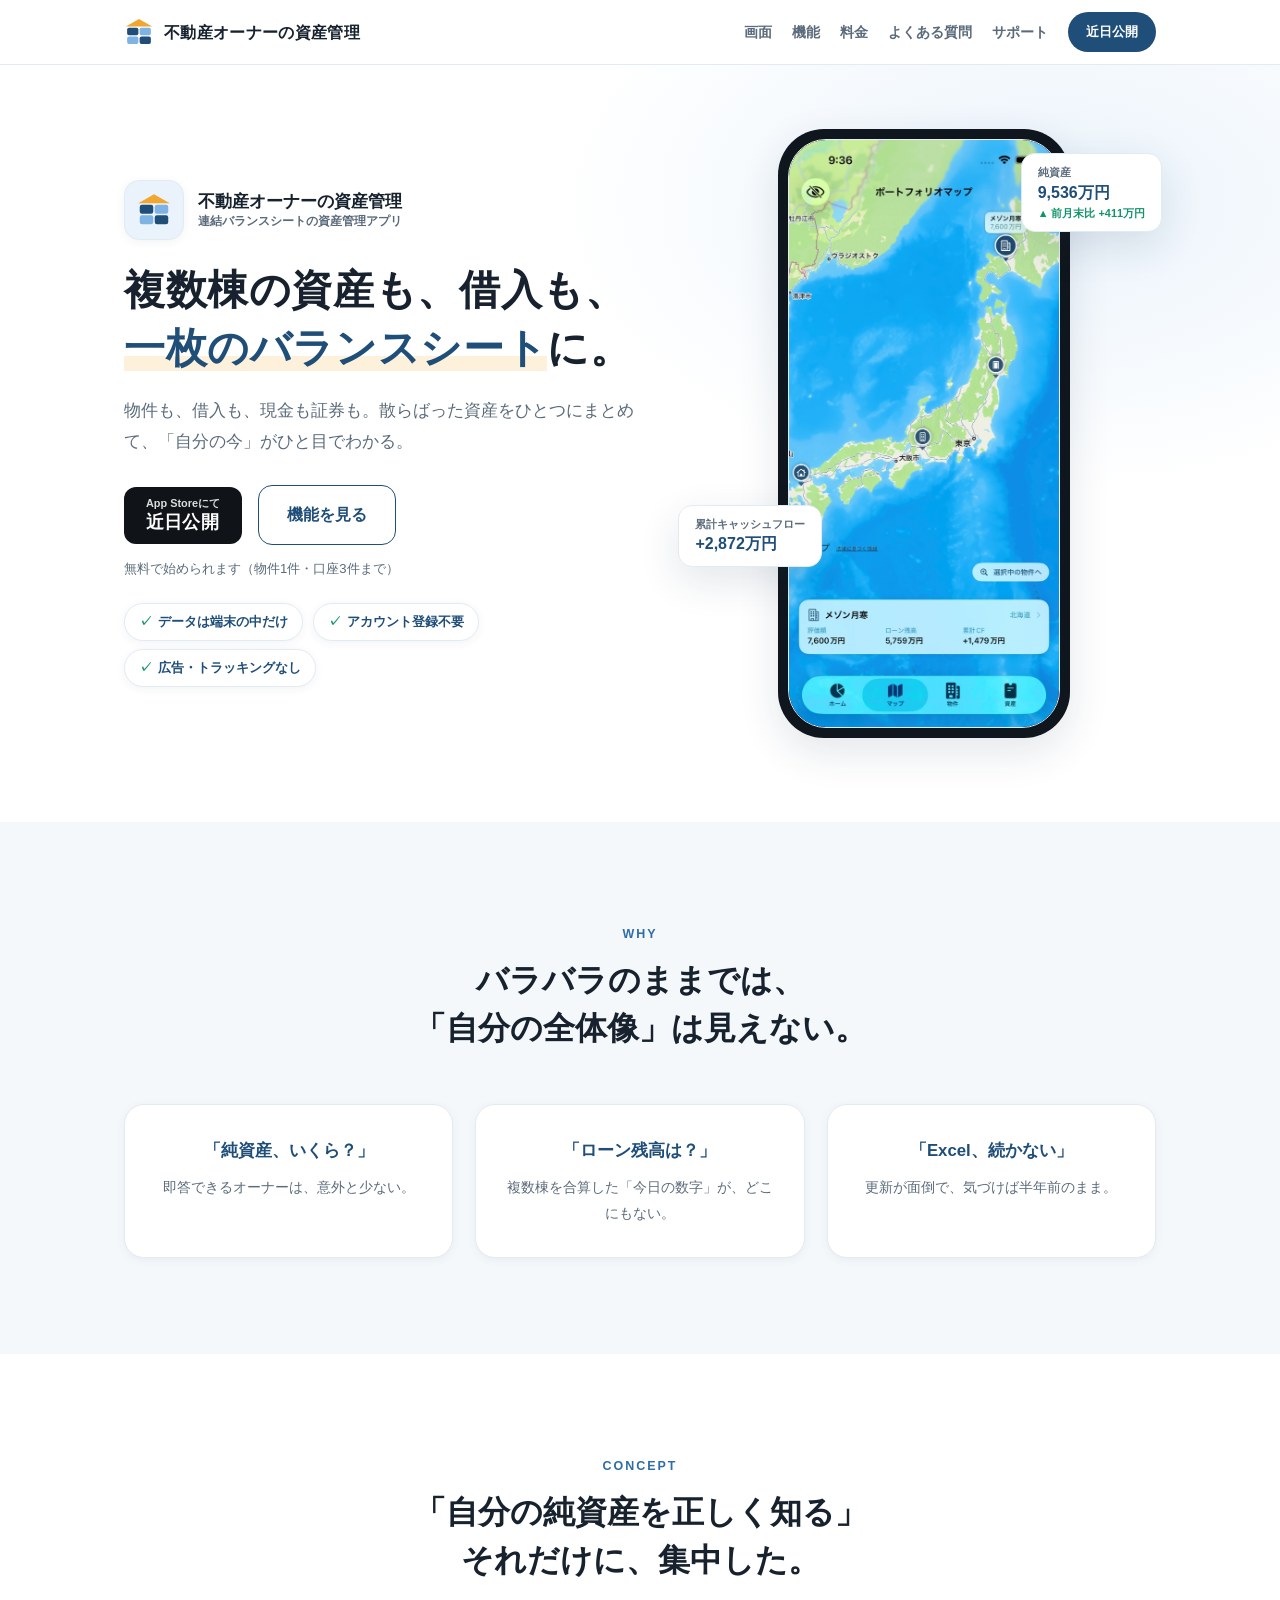
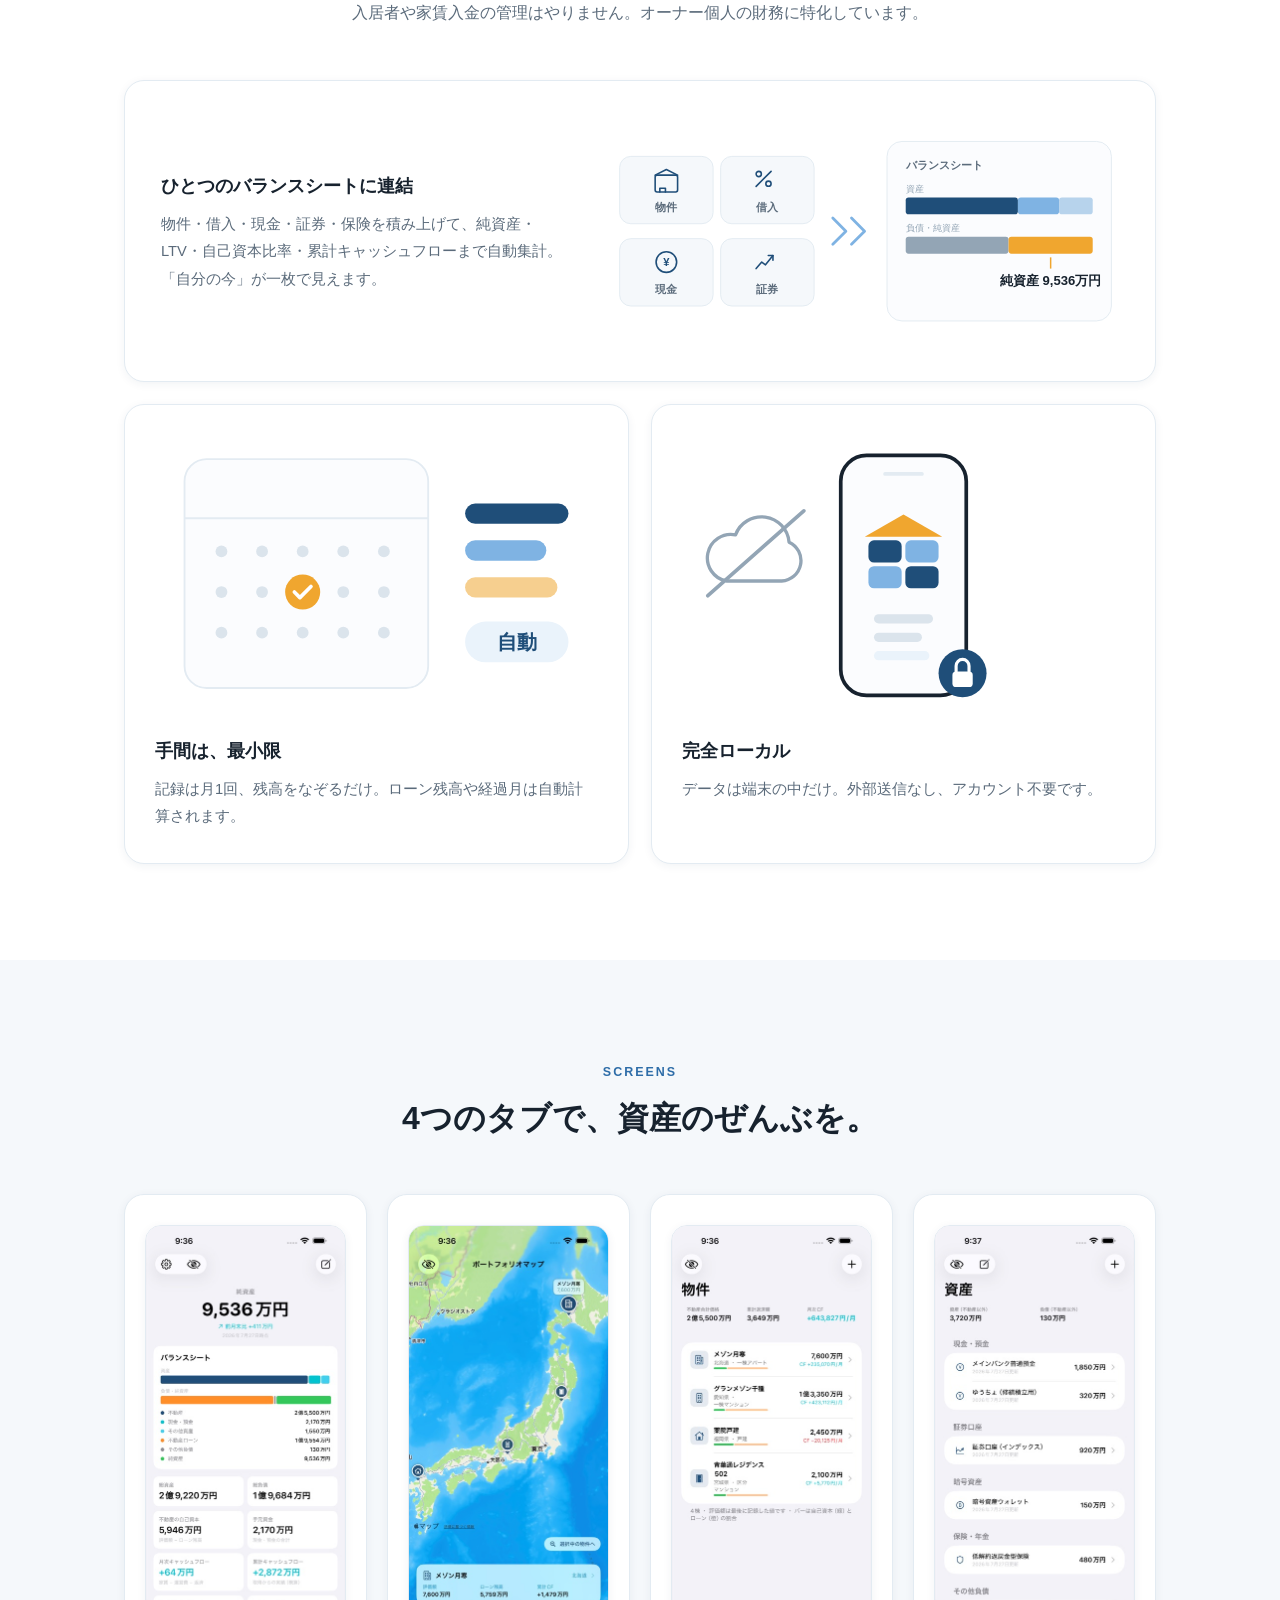
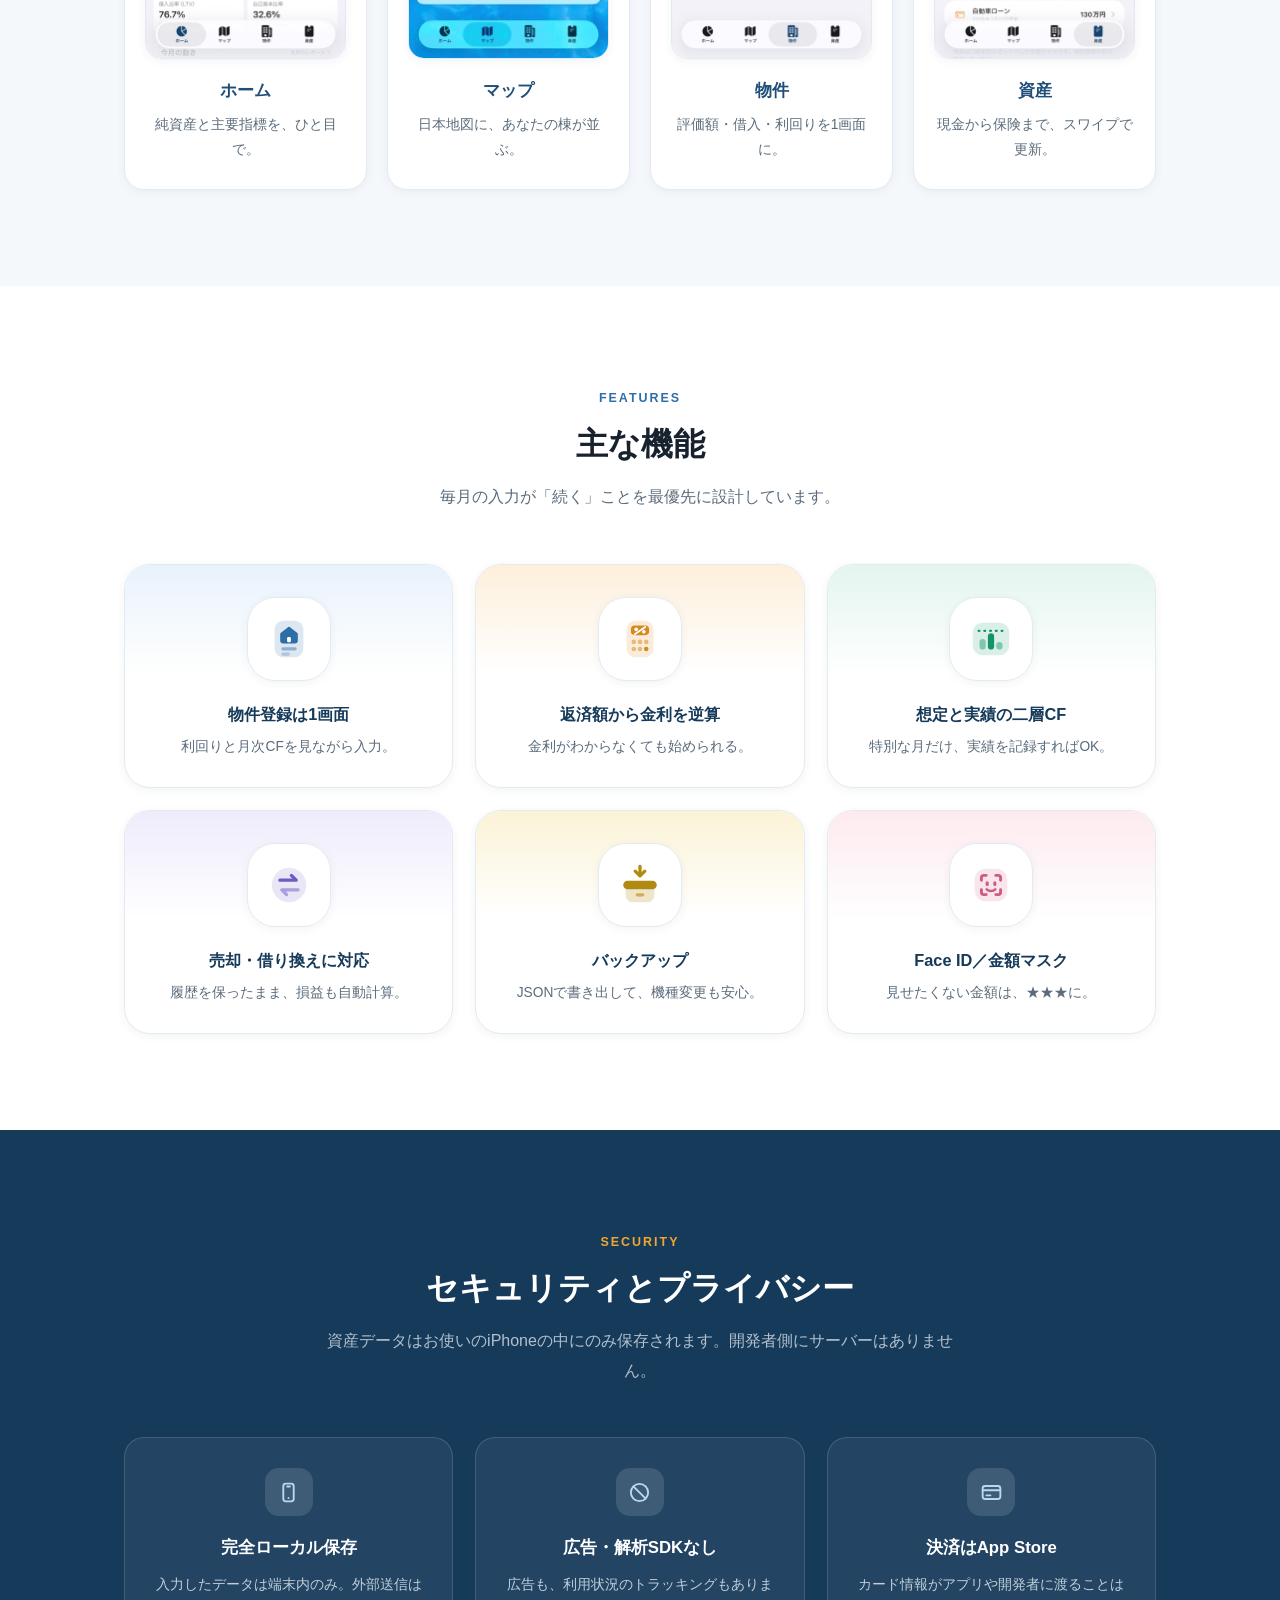
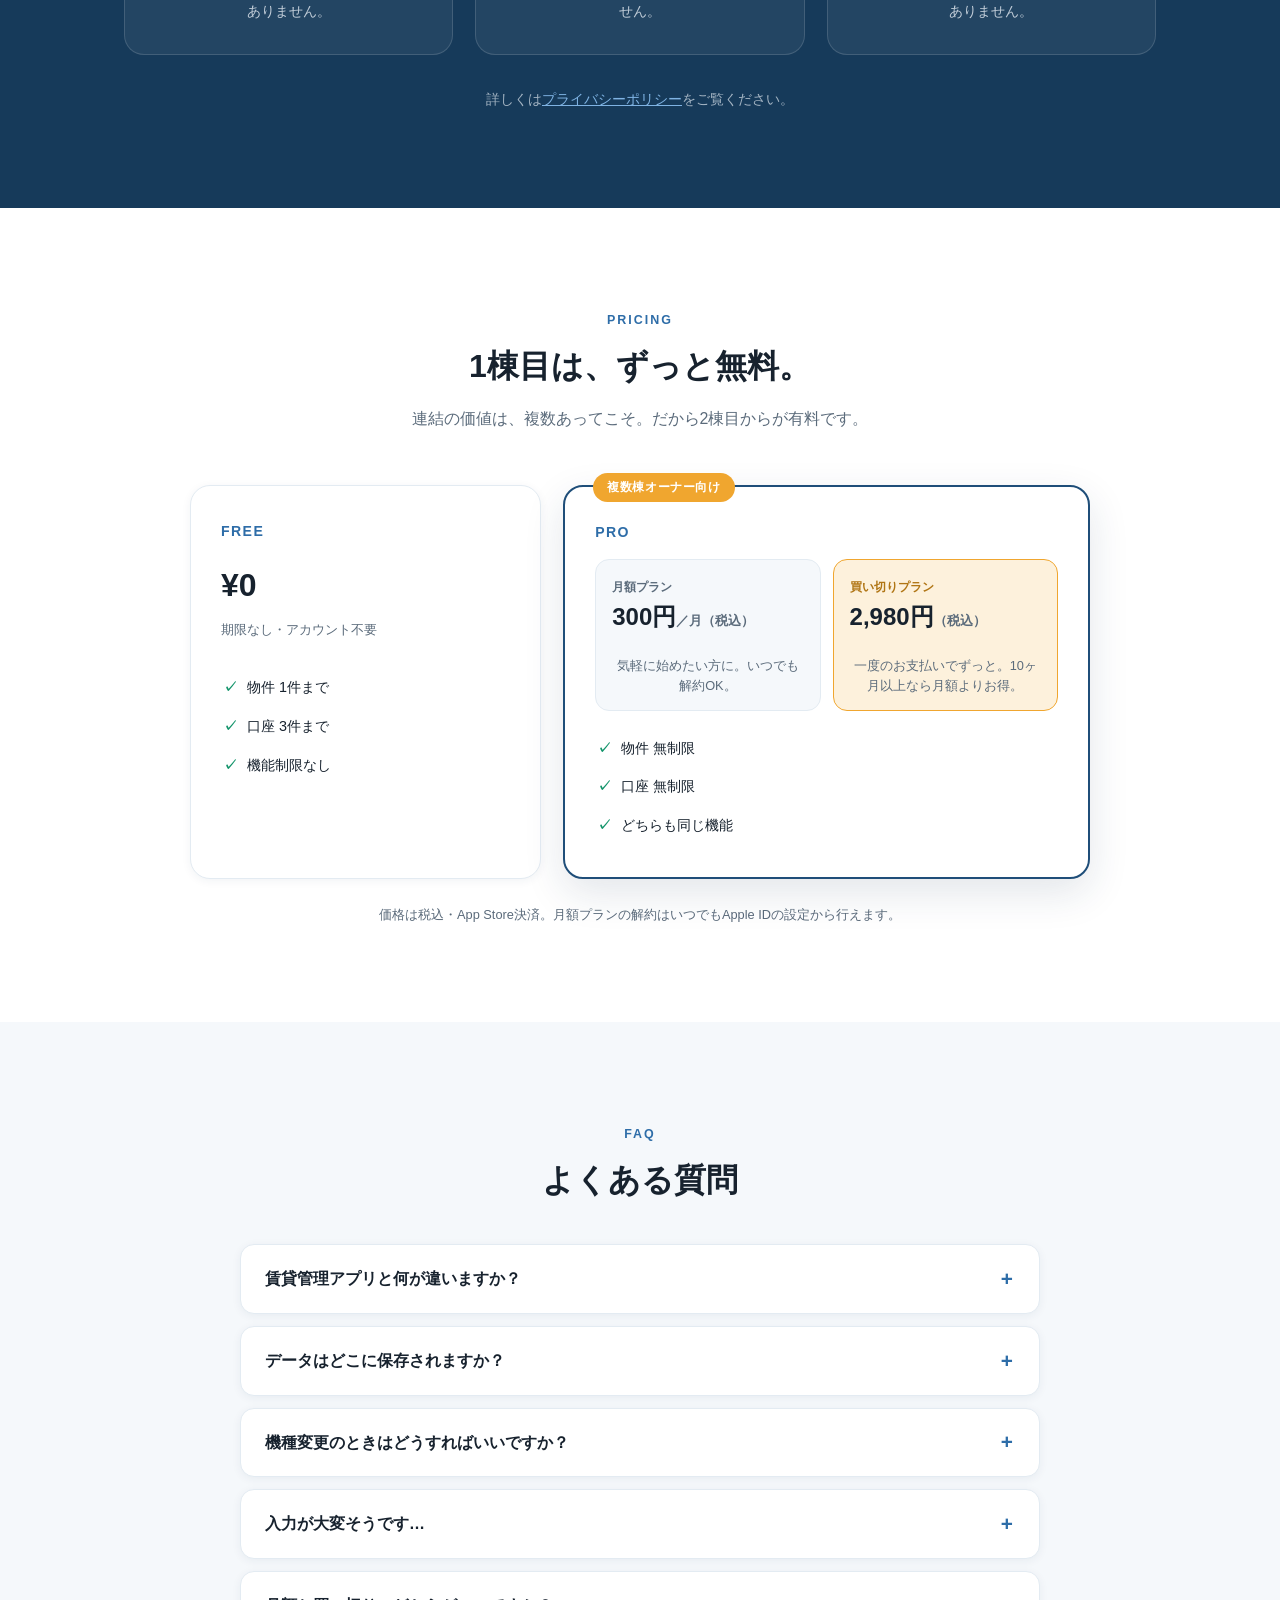
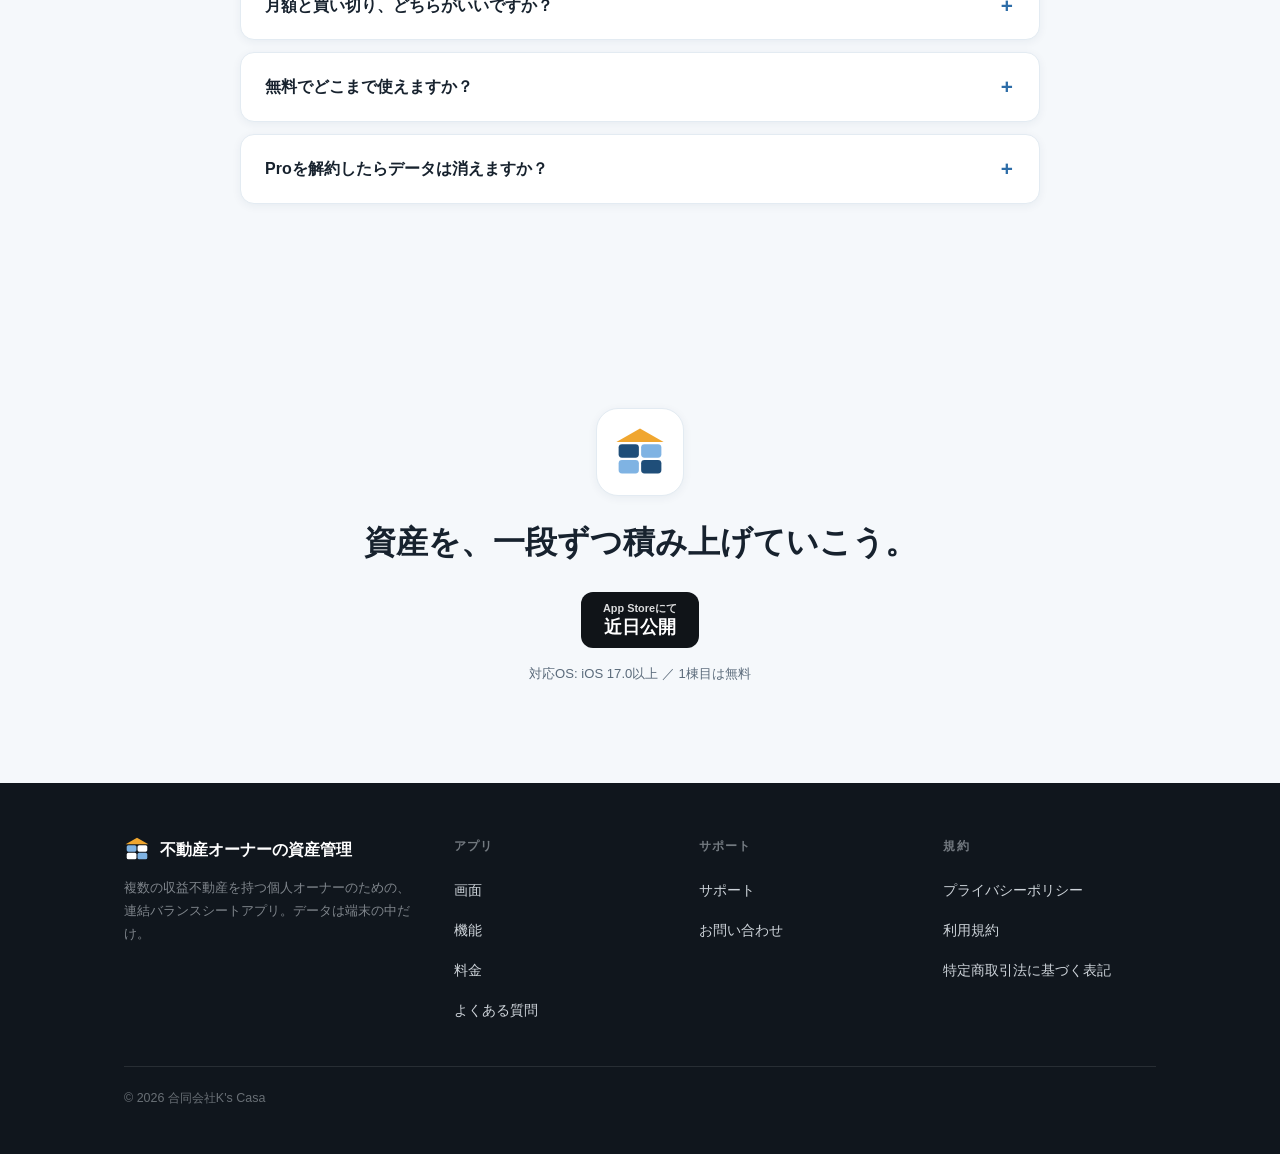
==== commit 0ce0478e: "モバイルの操作性とマークアップを改善 - ヘッダー/フッターのリンクのタップ領域を44px以上に（iPhone向けサイトなので   Apple HIGの推奨に合わせる。従来は17〜27pxだった） -" ====
--- a/index.html
+++ b/index.html
@@ -28,7 +28,7 @@
 <meta name="twitter:image" content="https://meichaaan.github.io/fudosan-owner/assets/og-card.jpg">
 <link rel="icon" href="data:image/svg+xml,%3Csvg xmlns='http://www.w3.org/2000/svg' viewBox='0 0 48 48'%3E%3Cpath d='M24 3 45 15H3Z' fill='%23f0a62f'/%3E%3Crect x='5' y='17' width='18' height='12' rx='3' fill='%231f4e79'/%3E%3Crect x='25' y='17' width='18' height='12' rx='3' fill='%237fb3e3'/%3E%3Crect x='5' y='31' width='18' height='12' rx='3' fill='%237fb3e3'/%3E%3Crect x='25' y='31' width='18' height='12' rx='3' fill='%231f4e79'/%3E%3C/svg%3E">
 <link rel="apple-touch-icon" href="assets/apple-touch-icon.png">
-<link rel="stylesheet" href="assets/site.css?v=9">
+<link rel="stylesheet" href="assets/site.css?v=10">
 </head>
 <body>
 
@@ -283,7 +283,7 @@
               <rect x="16" y="38" width="9" height="3.4" rx="1.7" fill="var(--pop)" opacity=".28"/>
             </svg>
           </div>
-          <h4>物件登録は1画面</h4>
+          <h3>物件登録は1画面</h3>
           <p>利回りと月次CFを見ながら入力。</p>
         </div>
 
@@ -302,7 +302,7 @@
               <rect x="28.1" y="32.1" width="4.8" height="4.8" rx="2.4" fill="var(--pop)"/>
             </svg>
           </div>
-          <h4>返済額から金利を逆算</h4>
+          <h3>返済額から金利を逆算</h3>
           <p>金利がわからなくても始められる。</p>
         </div>
 
@@ -316,7 +316,7 @@
               <path d="M11 15.5h26" stroke="var(--pop)" stroke-width="2.2" stroke-linecap="round" stroke-dasharray="1 5"/>
             </svg>
           </div>
-          <h4>想定と実績の二層CF</h4>
+          <h3>想定と実績の二層CF</h3>
           <p>特別な月だけ、実績を記録すればOK。</p>
         </div>
 
@@ -328,7 +328,7 @@
               <path d="M33.5 29h-17l5 5" stroke="var(--pop)" stroke-width="3.4" fill="none" stroke-linecap="round" stroke-linejoin="round" opacity=".5"/>
             </svg>
           </div>
-          <h4>売却・借り換えに対応</h4>
+          <h3>売却・借り換えに対応</h3>
           <p>履歴を保ったまま、損益も自動計算。</p>
         </div>
 
@@ -342,7 +342,7 @@
               <path d="M19 9.5L24 14.5l5-5" stroke="var(--pop)" stroke-width="3.4" fill="none" stroke-linecap="round" stroke-linejoin="round"/>
             </svg>
           </div>
-          <h4>バックアップ</h4>
+          <h3>バックアップ</h3>
           <p>JSONで書き出して、機種変更も安心。</p>
         </div>
 
@@ -361,7 +361,7 @@
               <path d="M19.5 28.5c1.2 1.2 2.7 1.8 4.5 1.8s3.3-.6 4.5-1.8" stroke="var(--pop)" stroke-width="2.6" fill="none" stroke-linecap="round"/>
             </svg>
           </div>
-          <h4>Face ID／金額マスク</h4>
+          <h3>Face ID／金額マスク</h3>
           <p>見せたくない金額は、★★★に。</p>
         </div>
 
--- a/assets/site.css
+++ b/assets/site.css
@@ -57,21 +57,24 @@
 }
 
 .brand {
-  display: flex; align-items: center; gap: 10px;
+  display: flex; align-items: center; gap: 10px; min-height: 44px;
   text-decoration: none; color: var(--ink);
   font-weight: 800; font-size: 1.02rem; letter-spacing: 0.02em;
 }
 .brand svg { width: 30px; height: 30px; flex: none; }
 
 .site-nav { margin-left: auto; display: flex; align-items: center; gap: 4px 20px; flex-wrap: wrap; }
+/* 指で押せるよう縦の当たり判定を44px以上確保する */
 .site-nav a {
   text-decoration: none; color: var(--muted);
   font-size: 0.9rem; font-weight: 600;
+  display: inline-flex; align-items: center; min-height: 44px;
 }
 .site-nav a:hover { color: var(--navy); }
 .site-nav .nav-cta {
   background: var(--navy); color: #fff;
-  padding: 8px 18px; border-radius: 999px; font-size: 0.82rem;
+  padding: 0 18px; border-radius: 999px; font-size: 0.82rem;
+  min-height: 40px;
 }
 .site-nav .nav-cta:hover { color: #fff; opacity: 0.9; }
 
@@ -377,7 +380,7 @@
 }
 .feature .art svg { width: 46px; height: 46px; display: block; }
 
-.feature h4 { font-size: 1.02rem; margin-bottom: 6px; color: var(--navy-deep); }
+.feature h3 { font-size: 1.02rem; margin-bottom: 6px; color: var(--navy-deep); }
 .feature p { font-size: 0.86rem; color: var(--muted); line-height: 1.75; }
 
 .tint-sky   { --tint: #e8f2fc; --pop: #2e6da8; }
@@ -506,8 +509,10 @@
   margin-bottom: 12px; font-weight: 800;
 }
 .site-footer ul { list-style: none; }
-.site-footer li { margin-bottom: 8px; }
-.site-footer > .container > nav { display: flex; gap: 8px 22px; flex-wrap: wrap; margin-bottom: 16px; }
+.site-footer li { margin-bottom: 0; }
+.site-footer ul a { display: inline-flex; align-items: center; min-height: 40px; }
+.site-footer > .container > nav { display: flex; gap: 0 22px; flex-wrap: wrap; margin-bottom: 16px; }
+.site-footer > .container > nav a { display: inline-flex; align-items: center; min-height: 40px; }
 .site-footer a { color: rgba(238, 244, 250, 0.85); text-decoration: none; }
 .site-footer a:hover { text-decoration: underline; }
 .site-footer .copy {
@@ -537,6 +542,18 @@
 /* ---------- レスポンシブ ---------- */
 
 @media (max-width: 900px) {
+  /* 狭い画面ではナビを折り返さず1行に収め、はみ出す分は横スクロールさせる。
+     折り返すとstickyヘッダーが画面の2割を占めてしまうため。 */
+  .site-nav {
+    flex-wrap: nowrap; overflow-x: auto; width: 100%; margin-left: 0;
+    gap: 18px; scrollbar-width: none; -webkit-overflow-scrolling: touch;
+  }
+  .site-nav::-webkit-scrollbar { display: none; }
+  .site-nav a { flex: none; }
+  /* ヘッダーのCTAは本文のダウンロードボタンと重複するため狭い画面では省く */
+  .site-nav .nav-cta { display: none; }
+  .site-header .container { gap: 0 12px; }
+
   section { padding: 60px 0; }
   .hero { padding: 44px 0 60px; }
   .hero .container { grid-template-columns: 1fr; gap: 48px; }
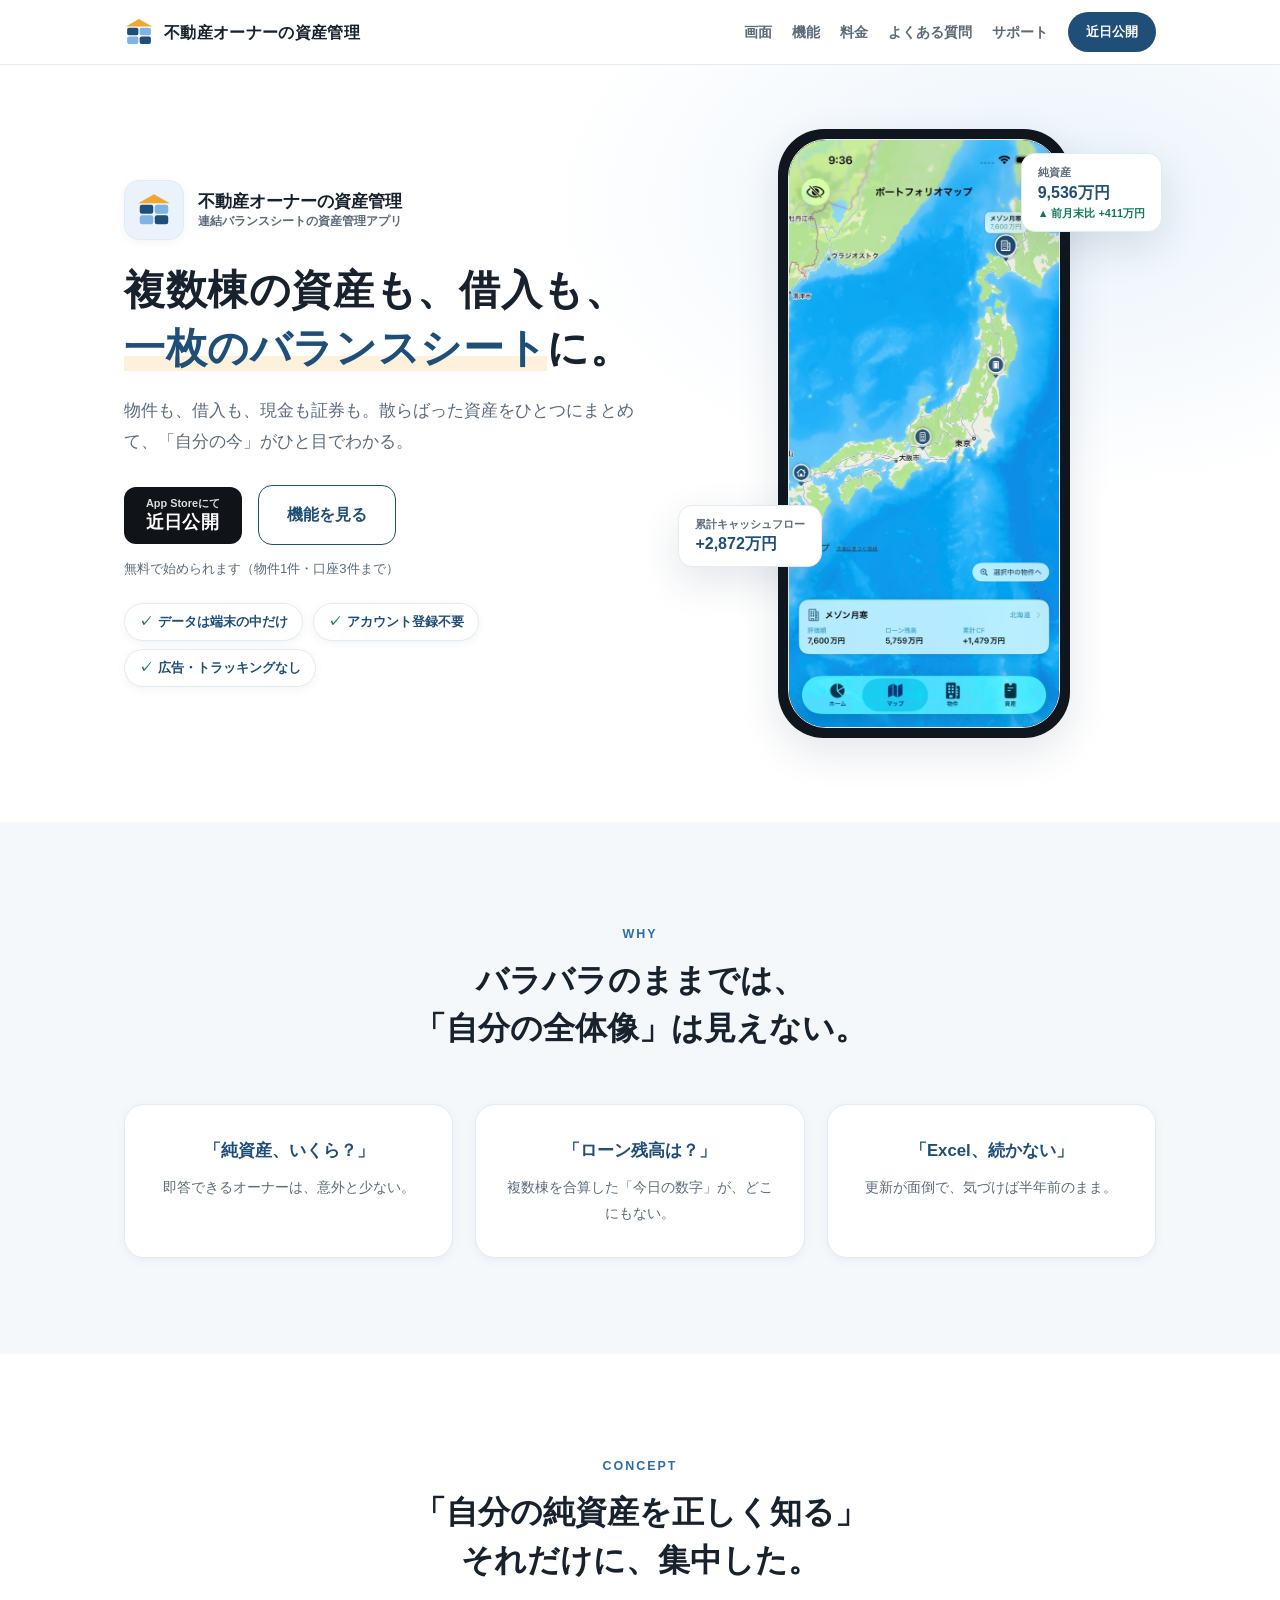
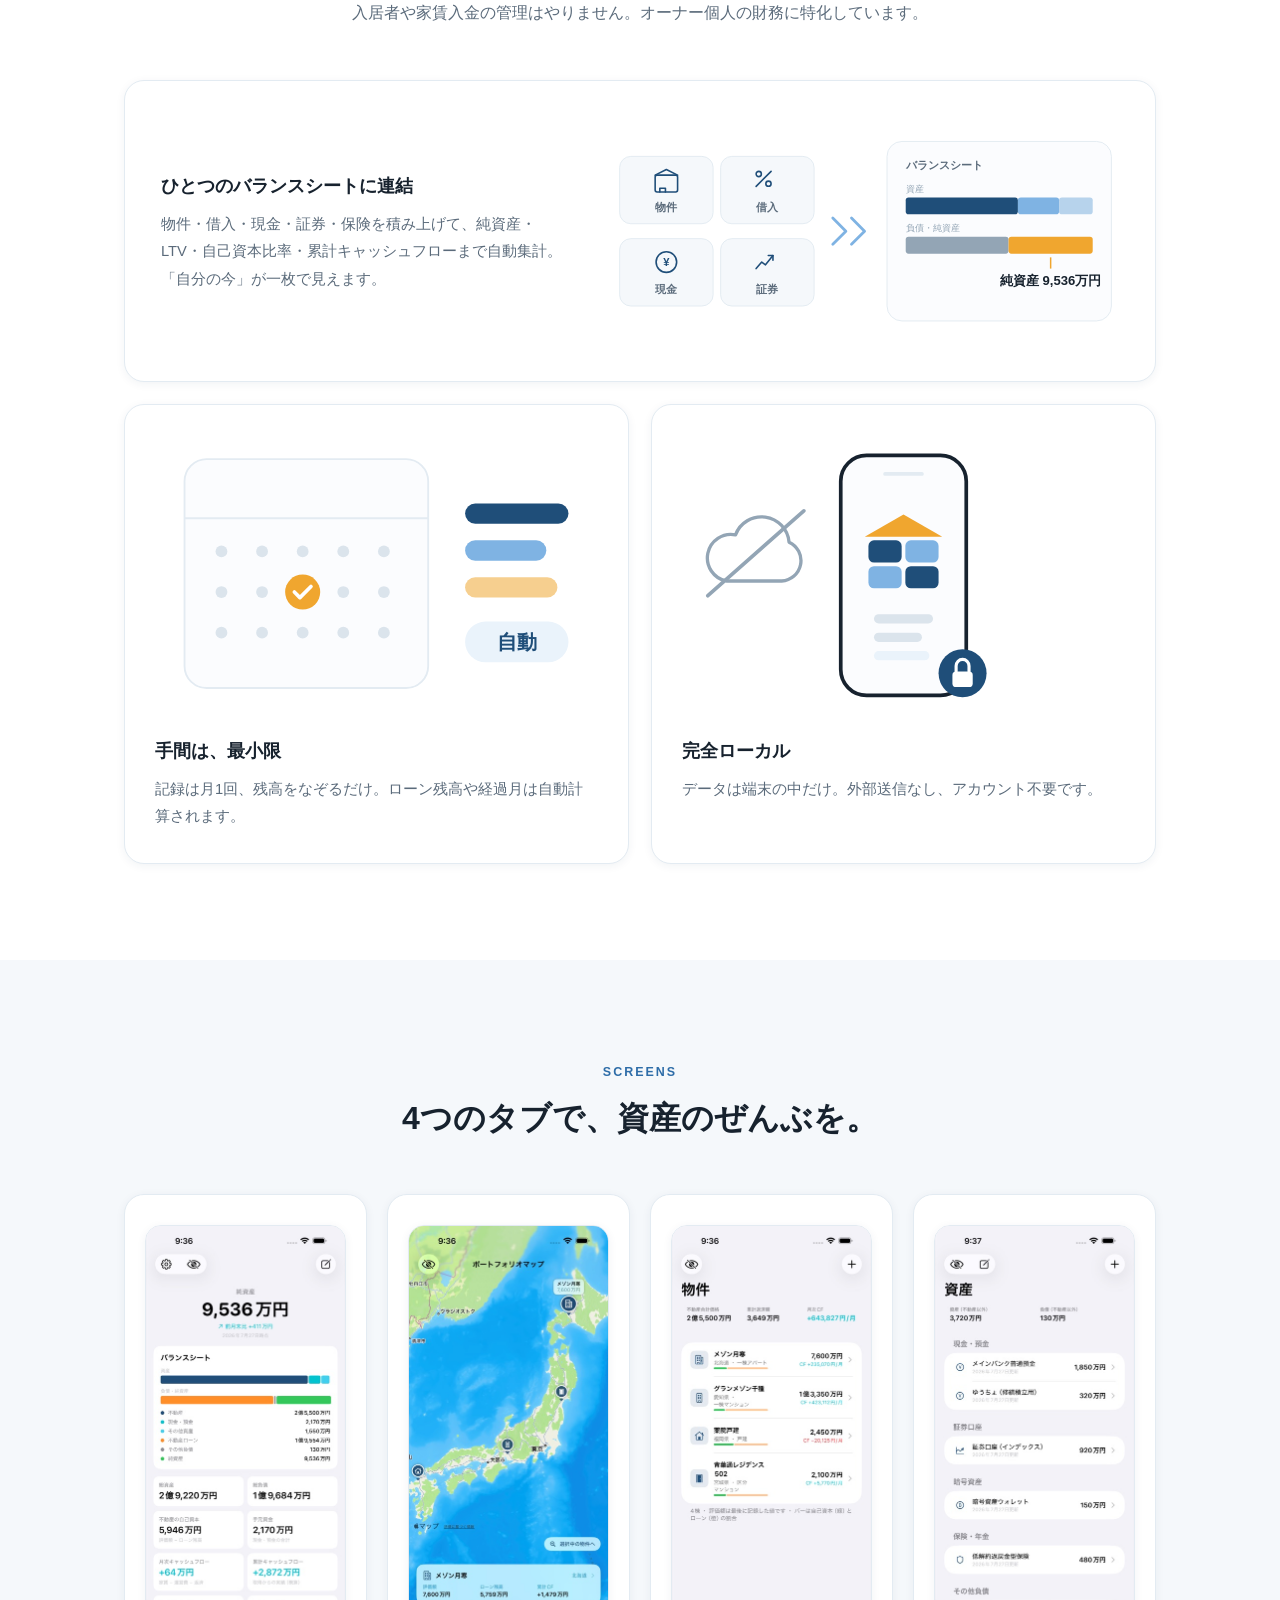
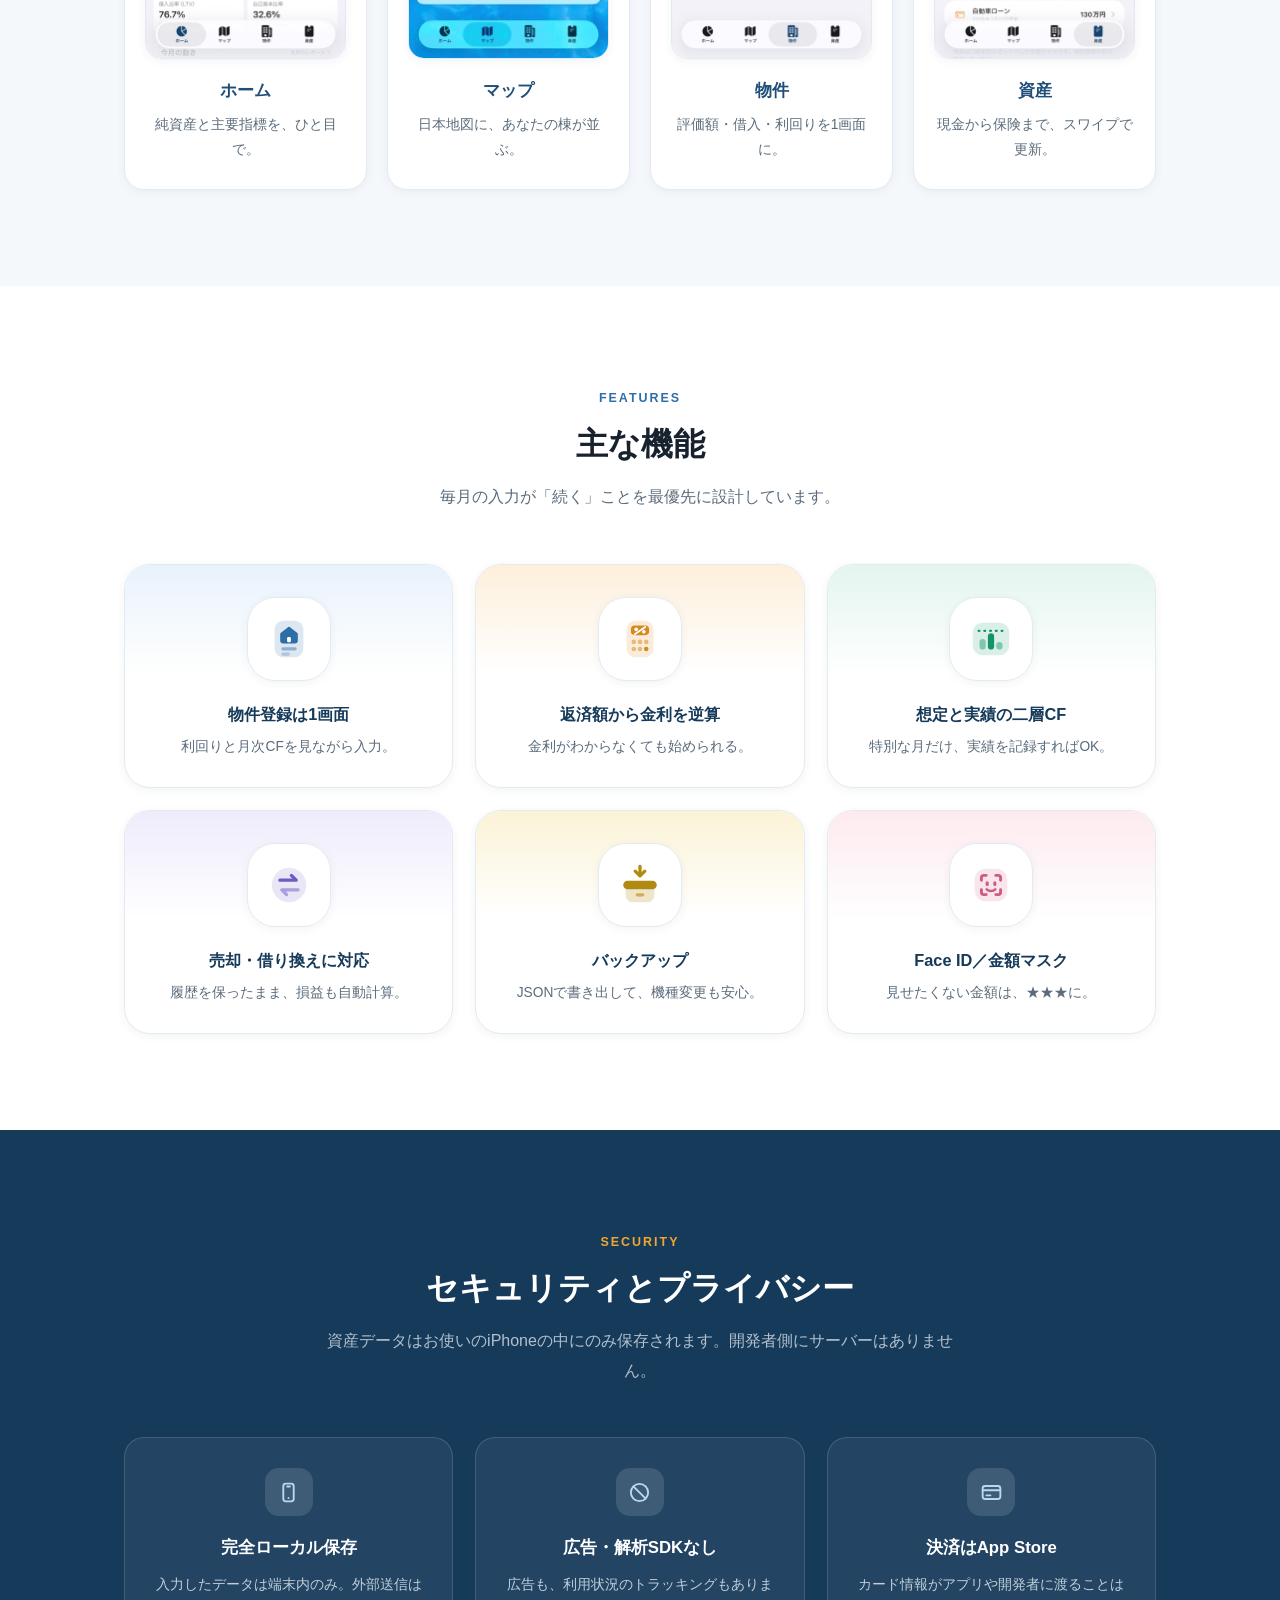
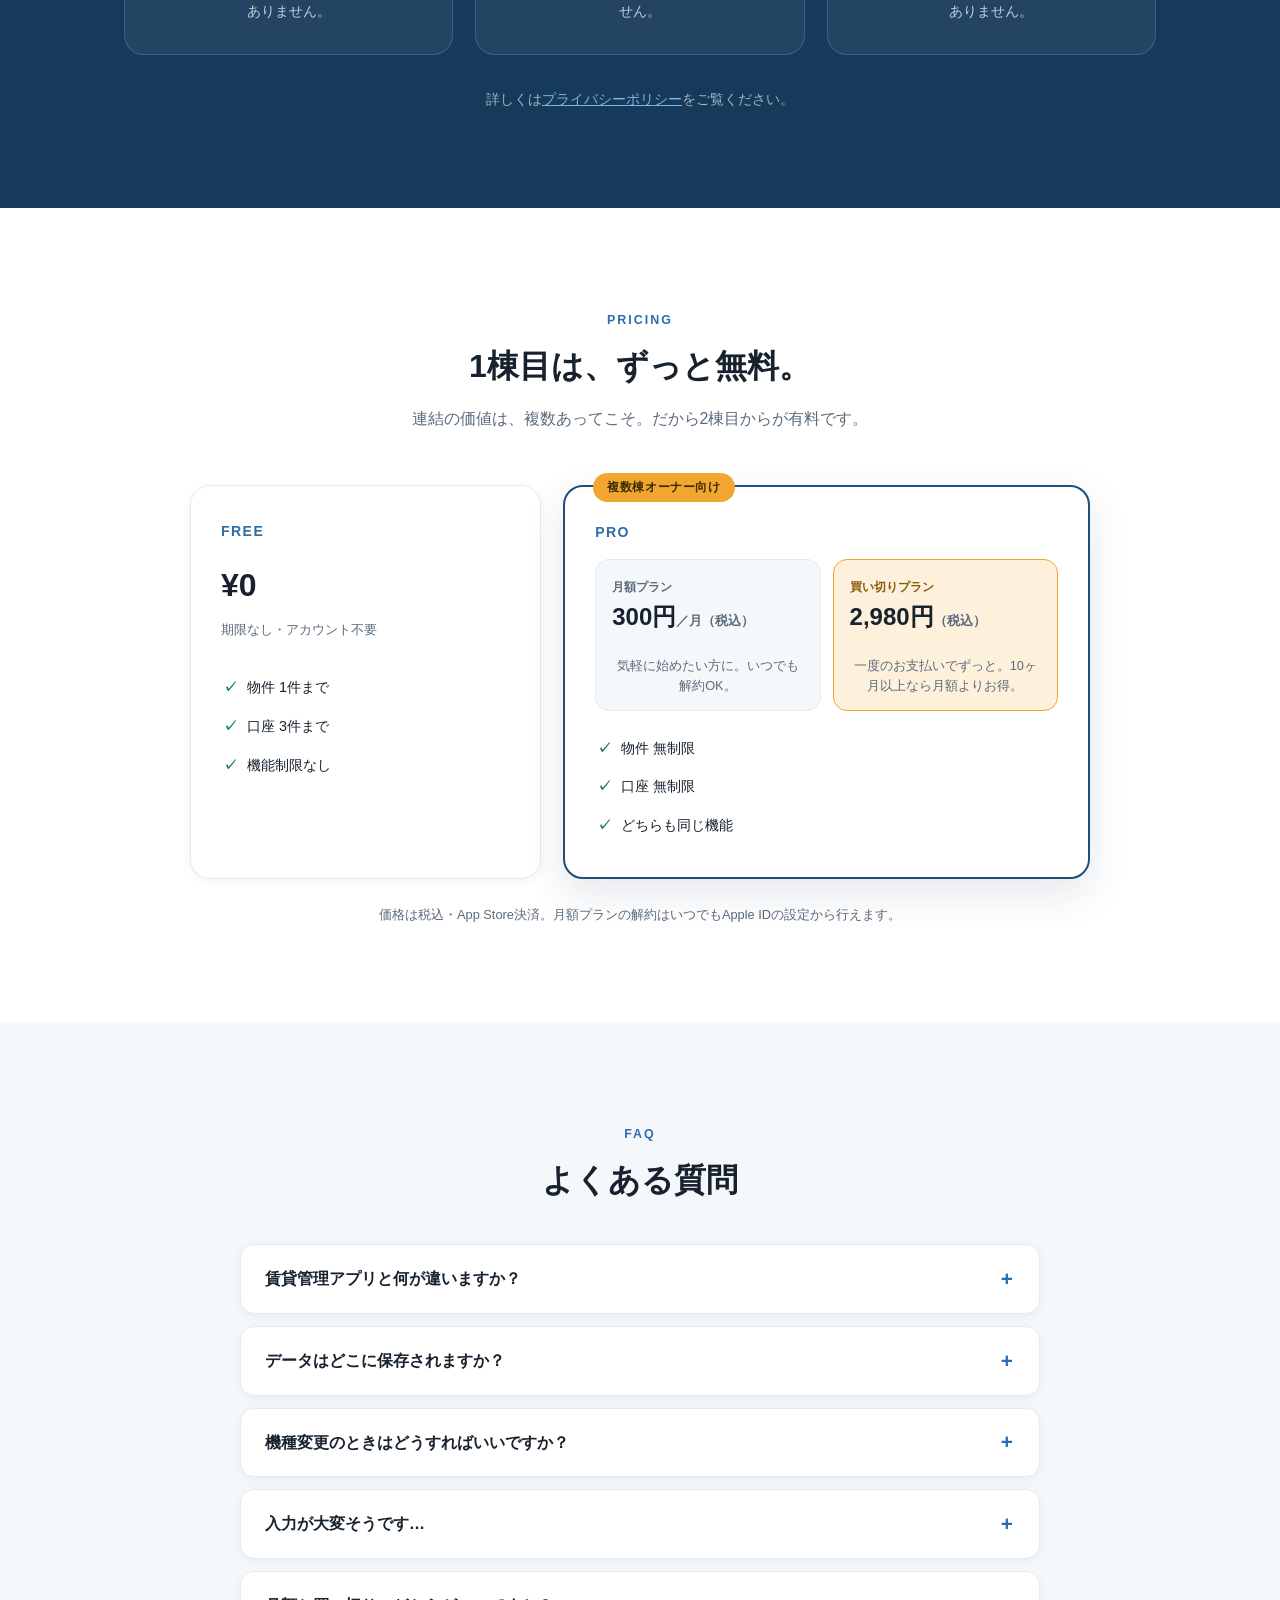
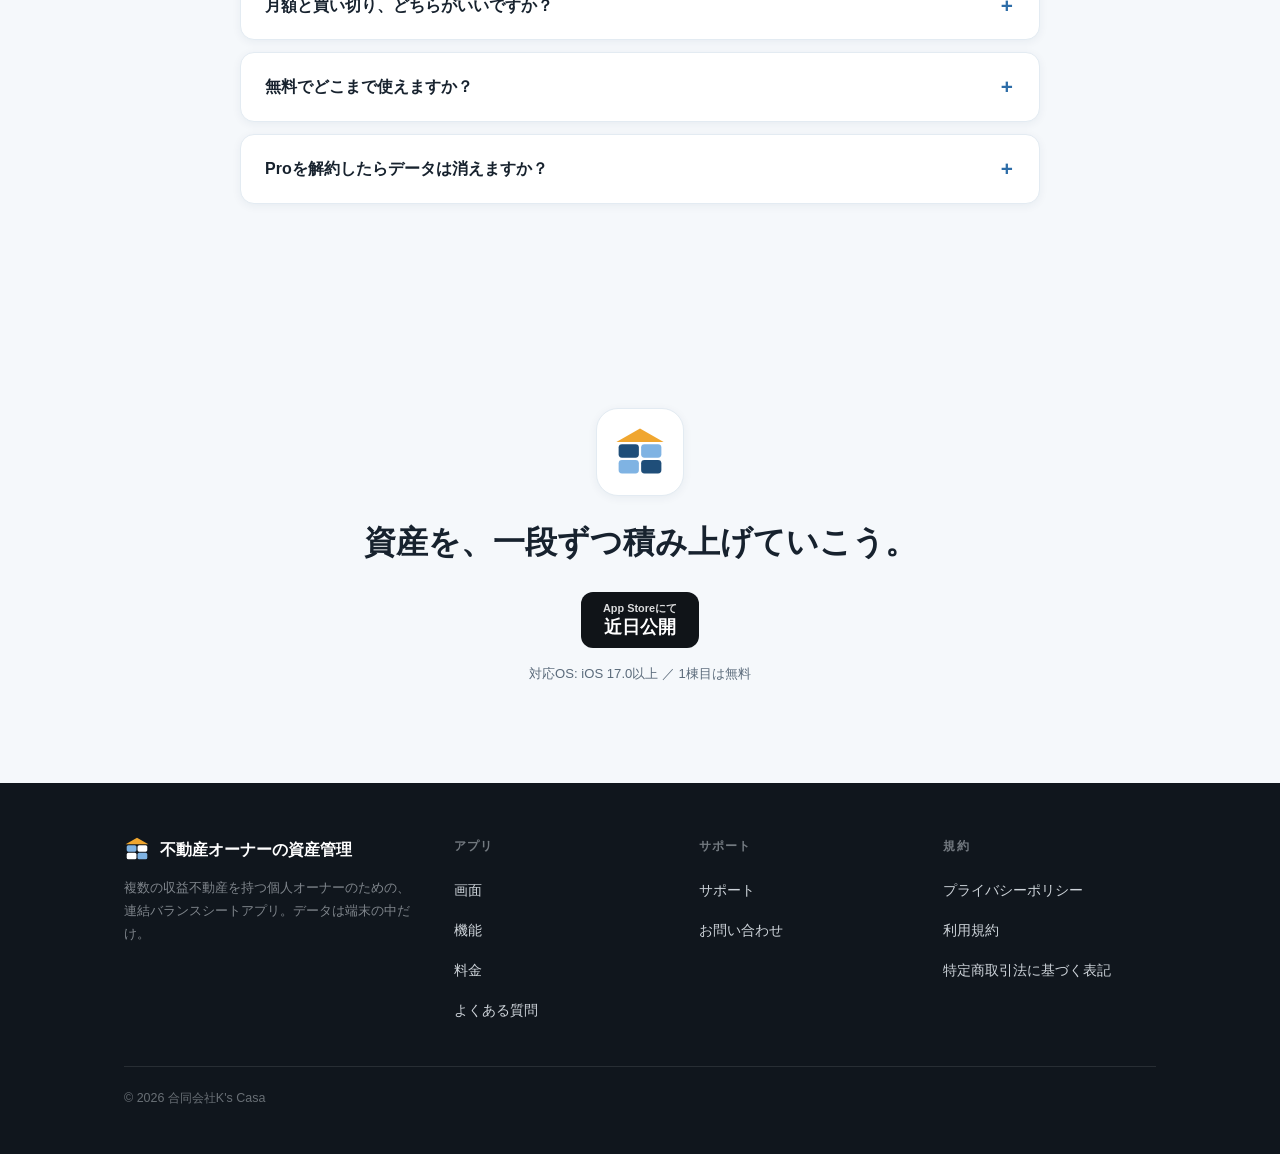
==== commit cafa4e93: "文字色のコントラストをWCAG AA基準に適合させる 検査で3箇所が基準（小さい文字は4.5:1）を下回っていたため調整した。 - 増減表示の緑を #12946a → #0d7a58（3.84:1 →" ====
--- a/index.html
+++ b/index.html
@@ -28,7 +28,7 @@
 <meta name="twitter:image" content="https://meichaaan.github.io/fudosan-owner/assets/og-card.jpg">
 <link rel="icon" href="data:image/svg+xml,%3Csvg xmlns='http://www.w3.org/2000/svg' viewBox='0 0 48 48'%3E%3Cpath d='M24 3 45 15H3Z' fill='%23f0a62f'/%3E%3Crect x='5' y='17' width='18' height='12' rx='3' fill='%231f4e79'/%3E%3Crect x='25' y='17' width='18' height='12' rx='3' fill='%237fb3e3'/%3E%3Crect x='5' y='31' width='18' height='12' rx='3' fill='%237fb3e3'/%3E%3Crect x='25' y='31' width='18' height='12' rx='3' fill='%231f4e79'/%3E%3C/svg%3E">
 <link rel="apple-touch-icon" href="assets/apple-touch-icon.png">
-<link rel="stylesheet" href="assets/site.css?v=10">
+<link rel="stylesheet" href="assets/site.css?v=11">
 </head>
 <body>
 
--- a/assets/site.css
+++ b/assets/site.css
@@ -8,7 +8,7 @@
   --sky-pale: #eaf3fb;
   --amber: #f0a62f;
   --amber-pale: #fdf1dc;
-  --green: #12946a;
+  --green: #0d7a58;        /* 白背景で5.33:1（WCAG AA基準4.5を満たす濃さ） */
   --ink: #17222e;
   --muted: #5b6b7b;
   --line: #e3ebf2;
@@ -428,7 +428,8 @@
 .price-card .alt { font-size: 0.84rem; color: var(--muted); margin-bottom: 14px; }
 .featured-badge {
   position: absolute; top: -14px; left: 28px;
-  background: var(--amber); color: #fff;
+  /* 白文字だとアンバー地で2.06:1しかないため、濃い茶で6.48:1を確保 */
+  background: var(--amber); color: #3f2c04;
   border-radius: 999px; padding: 3px 14px;
   font-size: 0.75rem; font-weight: 800; letter-spacing: 0.05em;
 }
@@ -441,7 +442,7 @@
 }
 .pro-option.buyout { border-color: var(--amber); background: var(--amber-pale); }
 .pro-option .type { font-size: 0.76rem; font-weight: 800; color: var(--muted); }
-.pro-option.buyout .type { color: #b07514; }
+.pro-option.buyout .type { color: #8a5a0c; }  /* 淡いアンバー地で5.3:1 */
 .pro-option .p { font-size: 1.5rem; font-weight: 800; line-height: 1.3; margin-top: 2px; }
 .pro-option .p small { font-size: 0.8rem; font-weight: 700; color: var(--muted); }
 .pro-option .note { font-size: 0.72rem; color: var(--muted); margin-top: 4px; line-height: 1.55; }
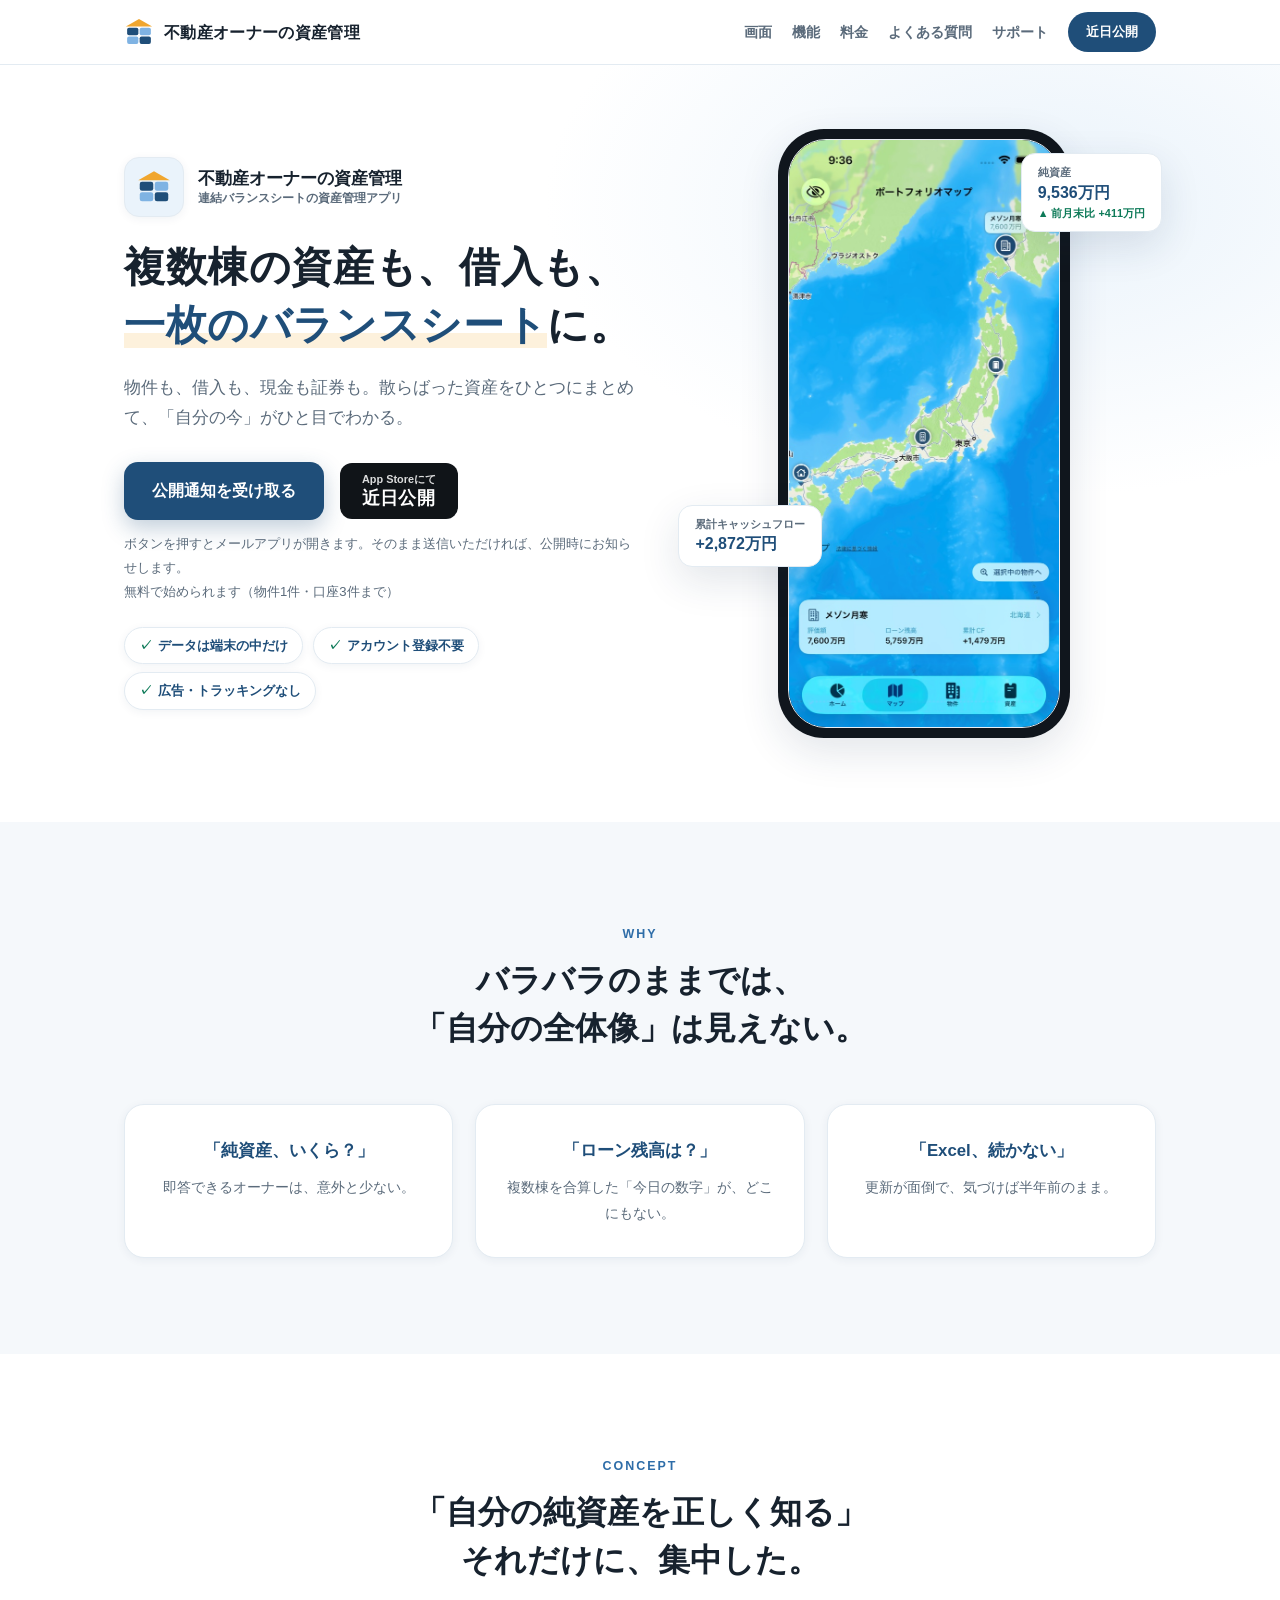
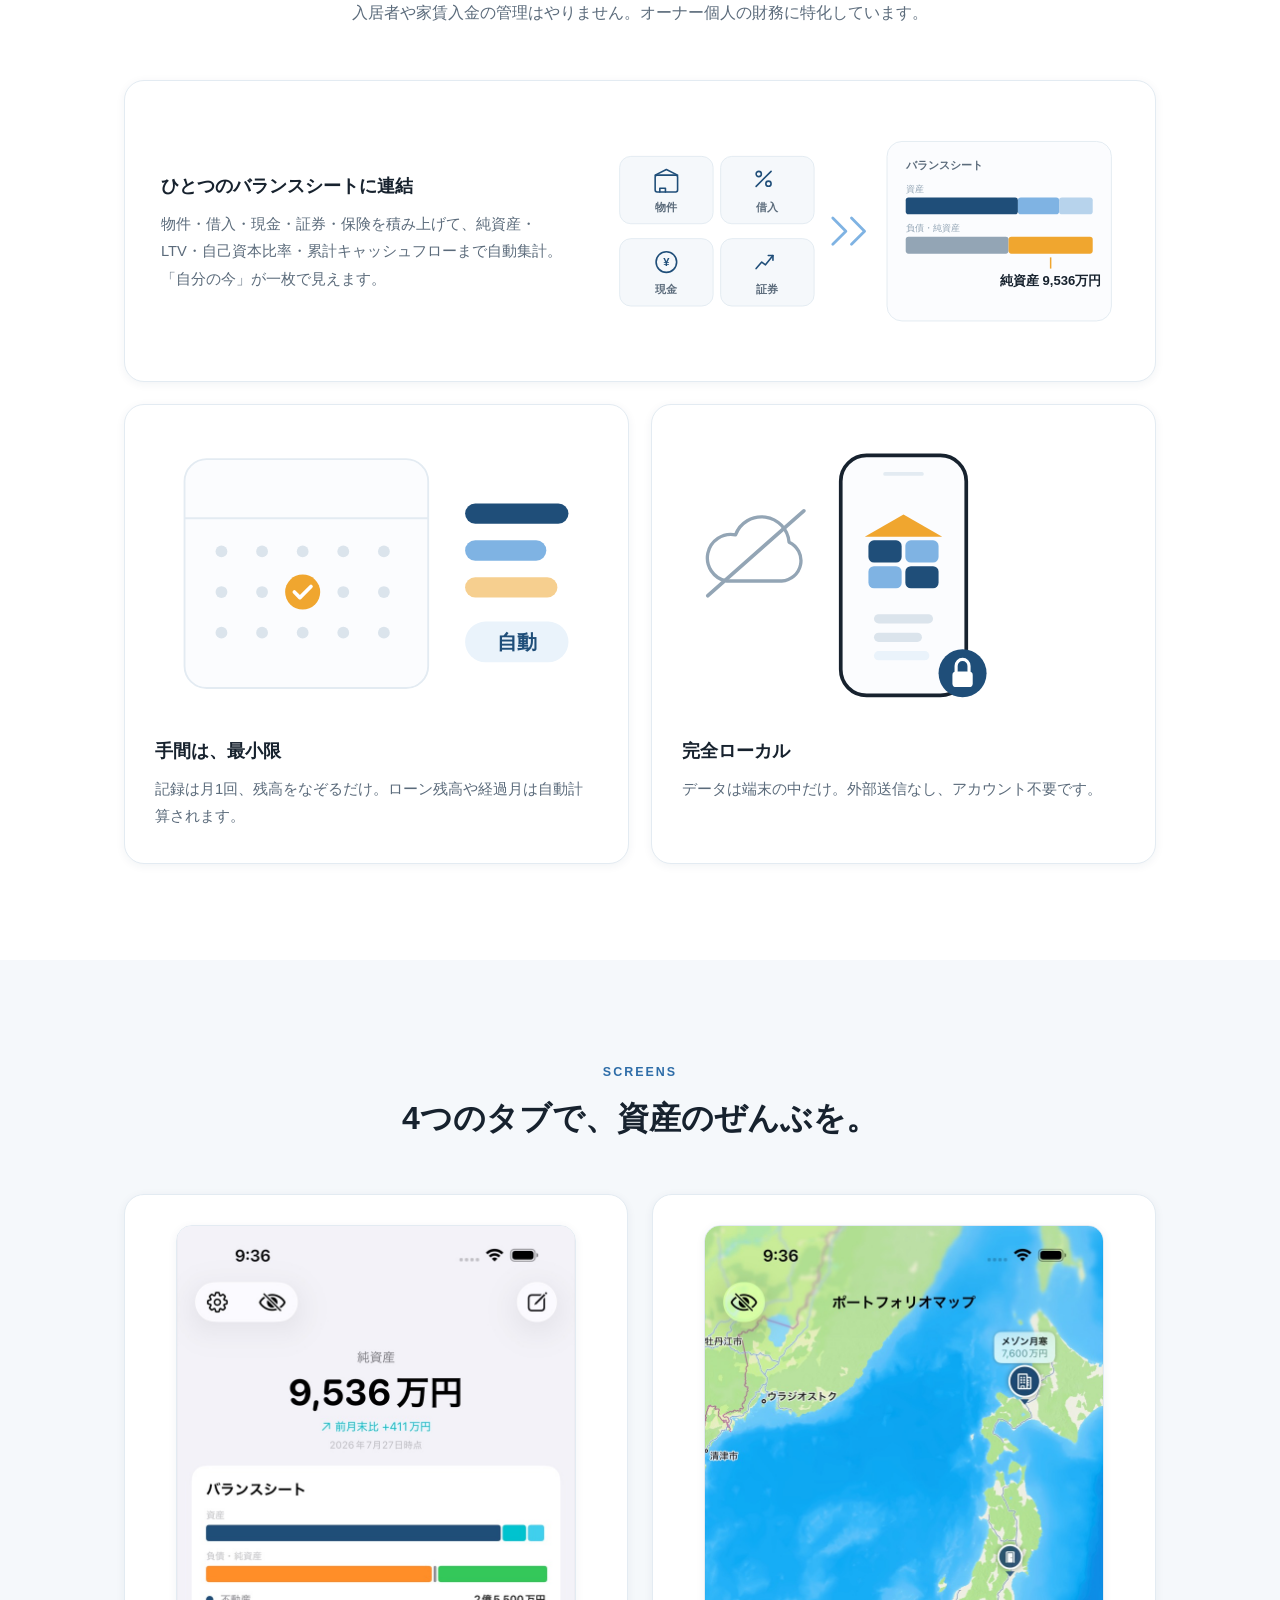
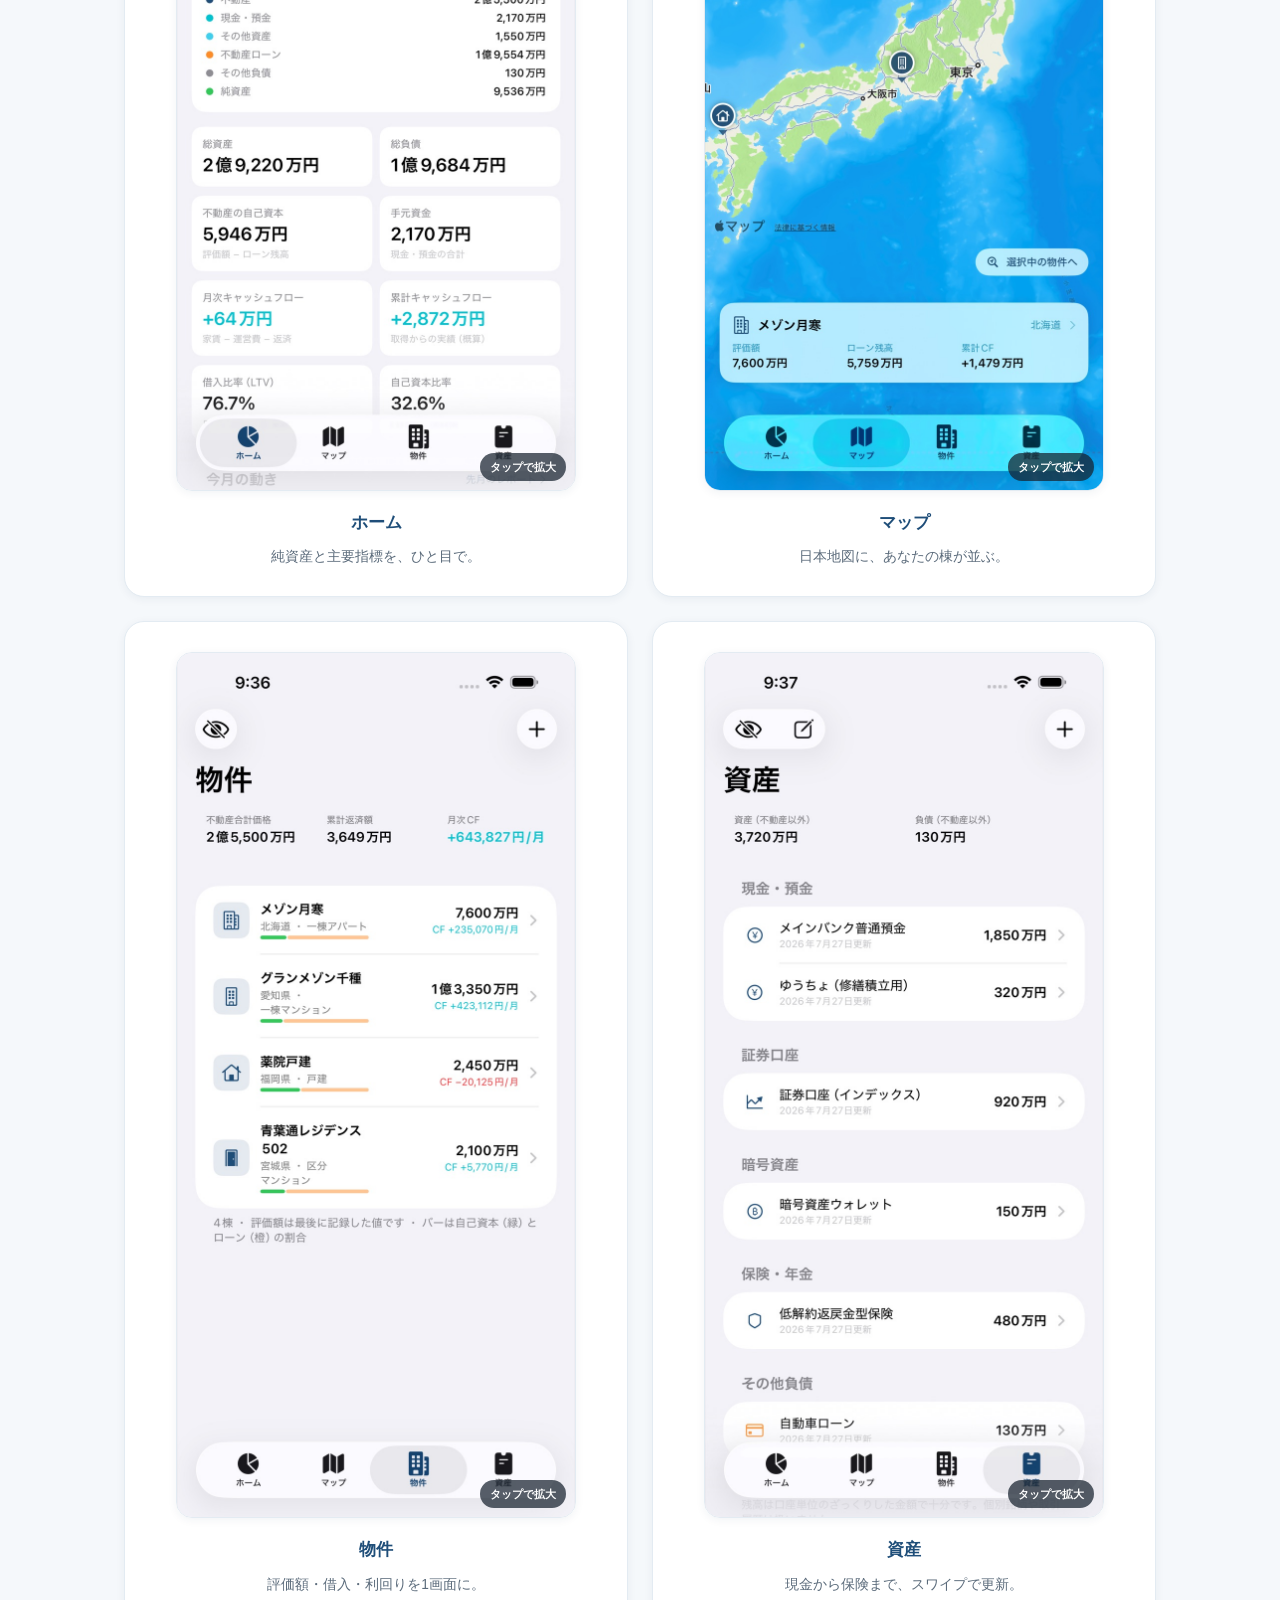
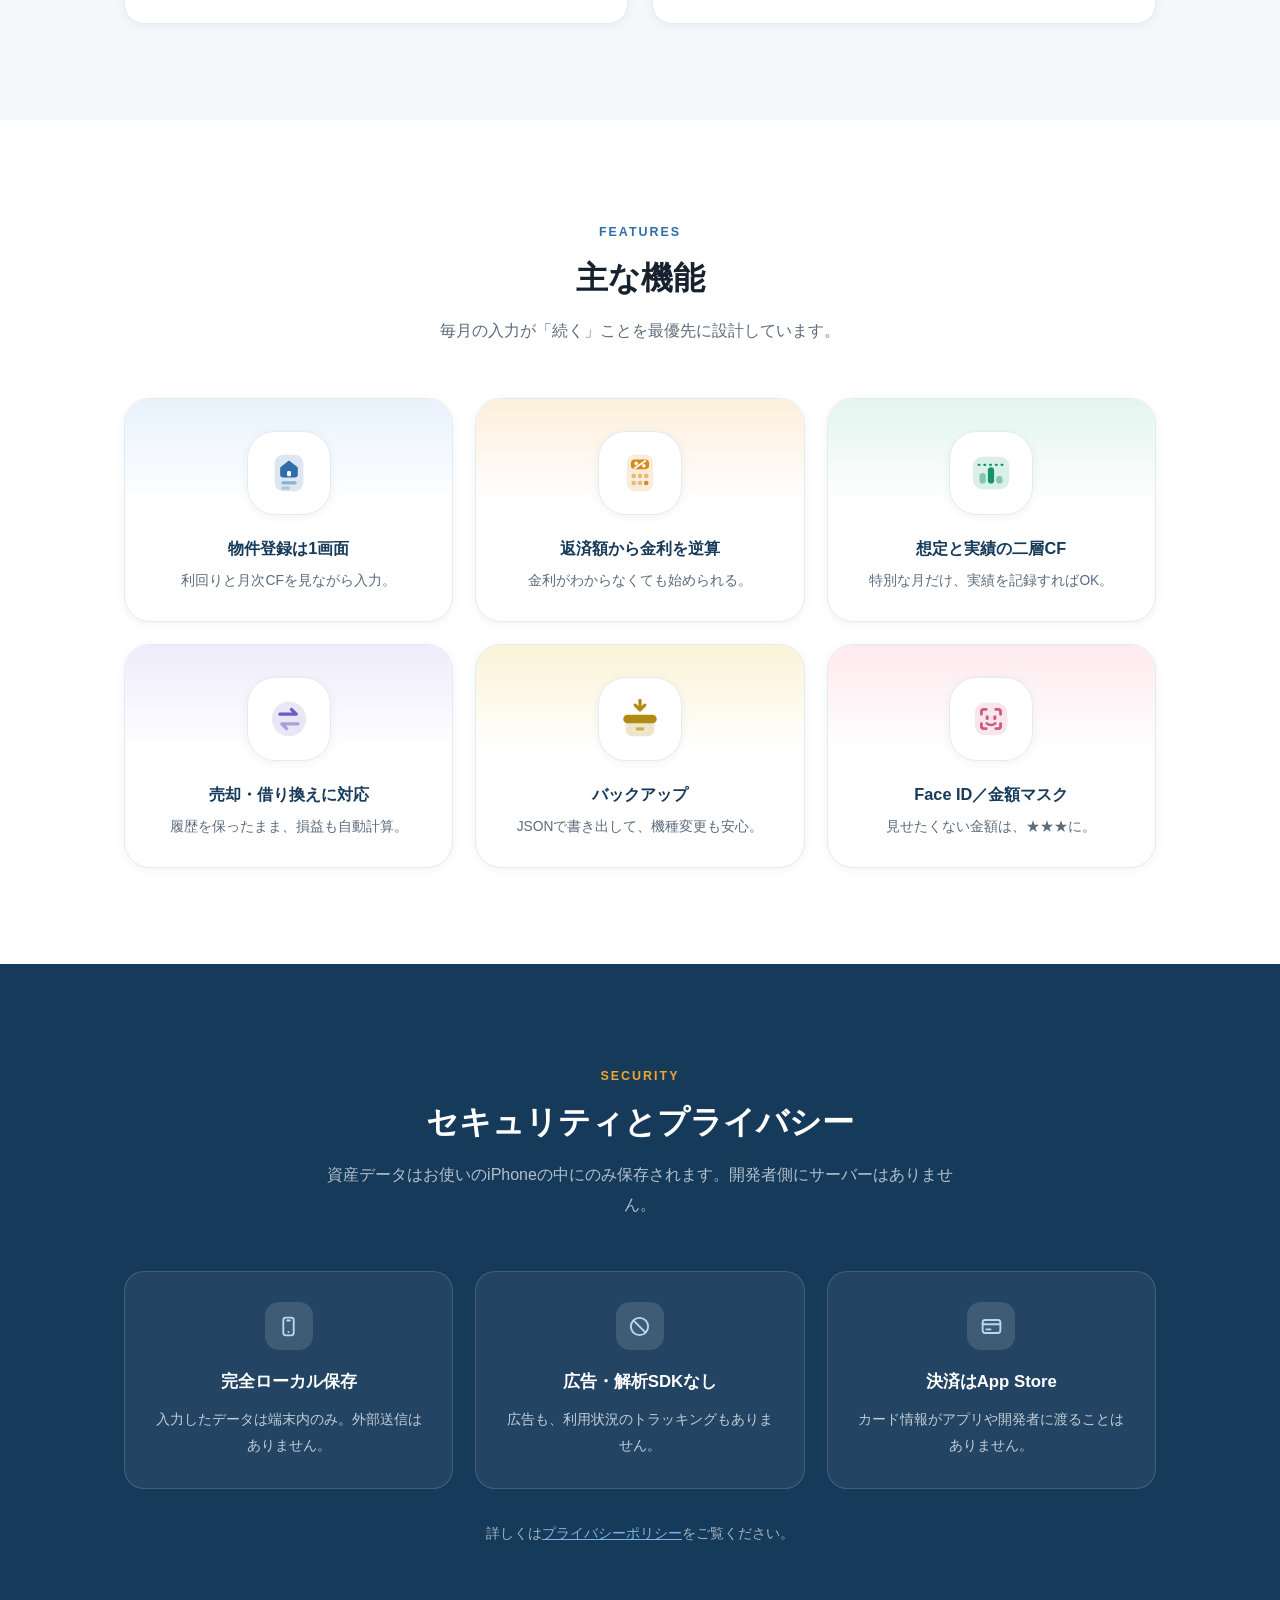
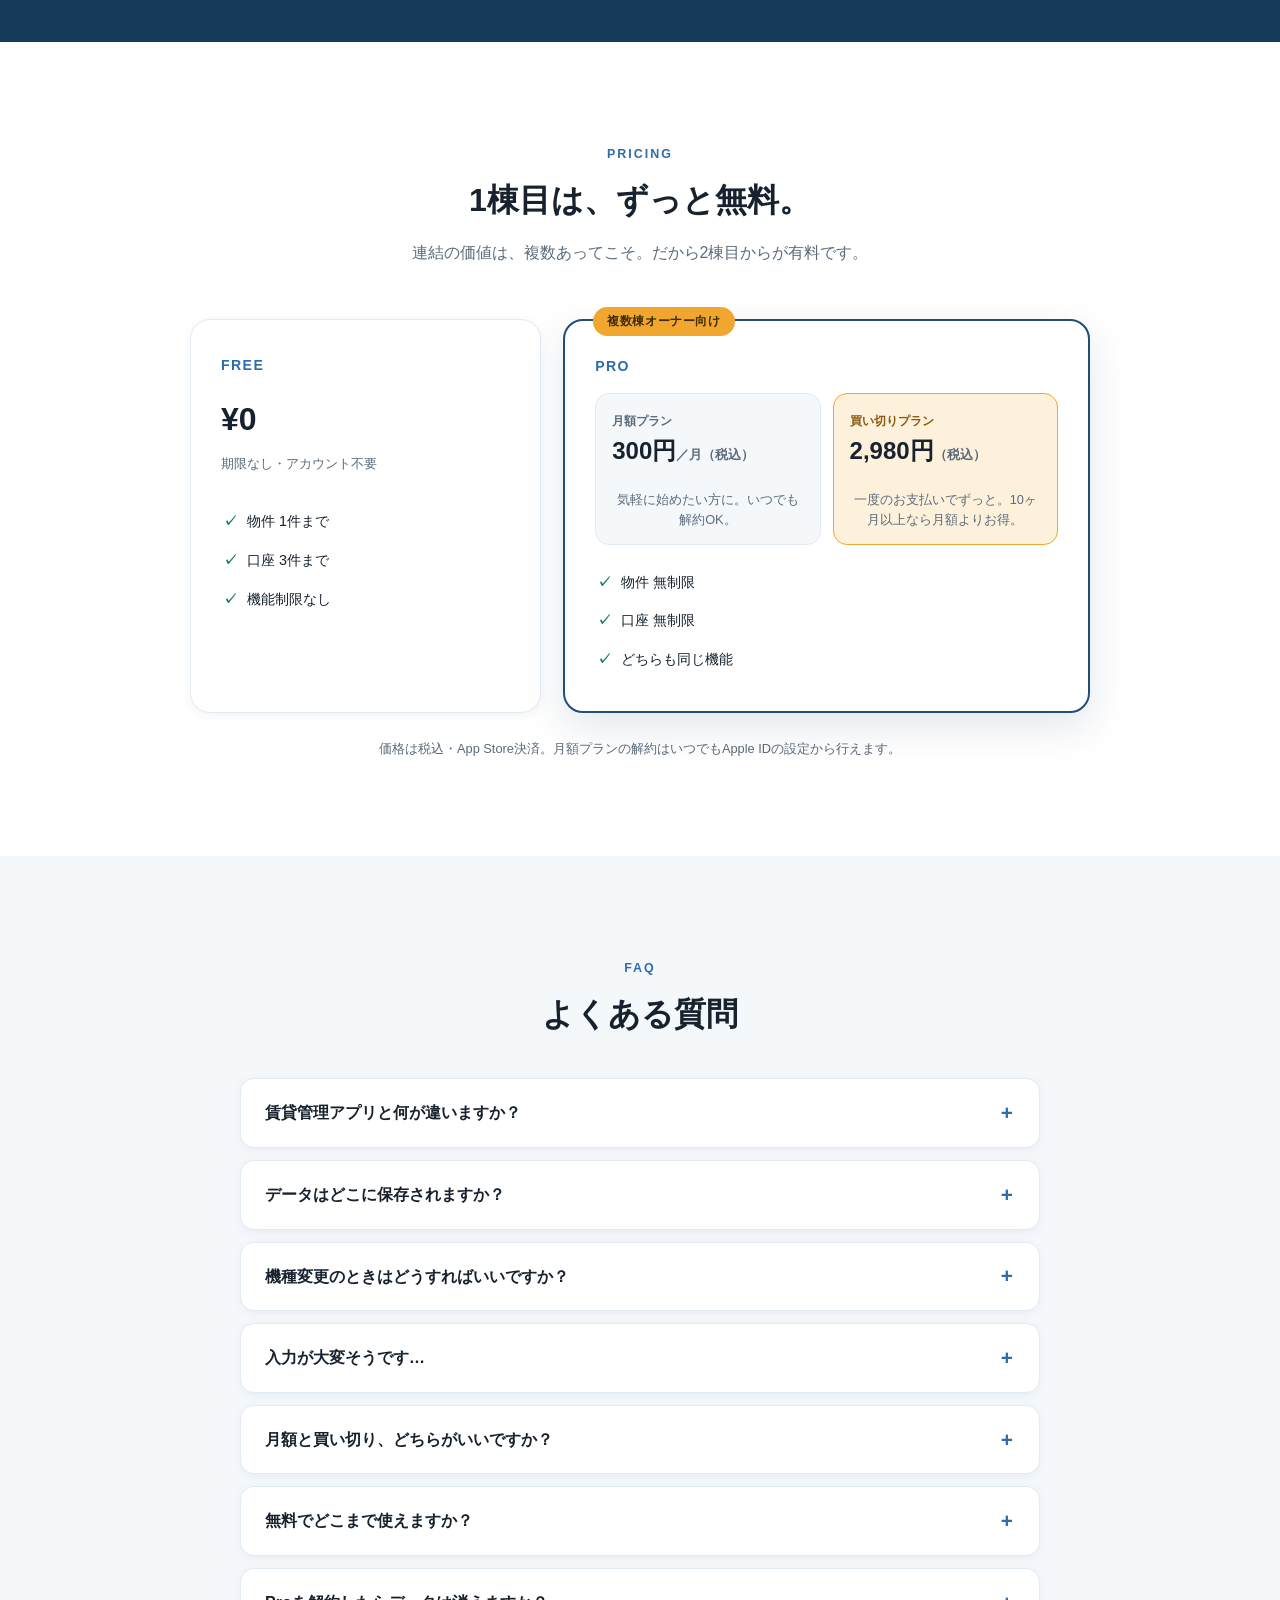
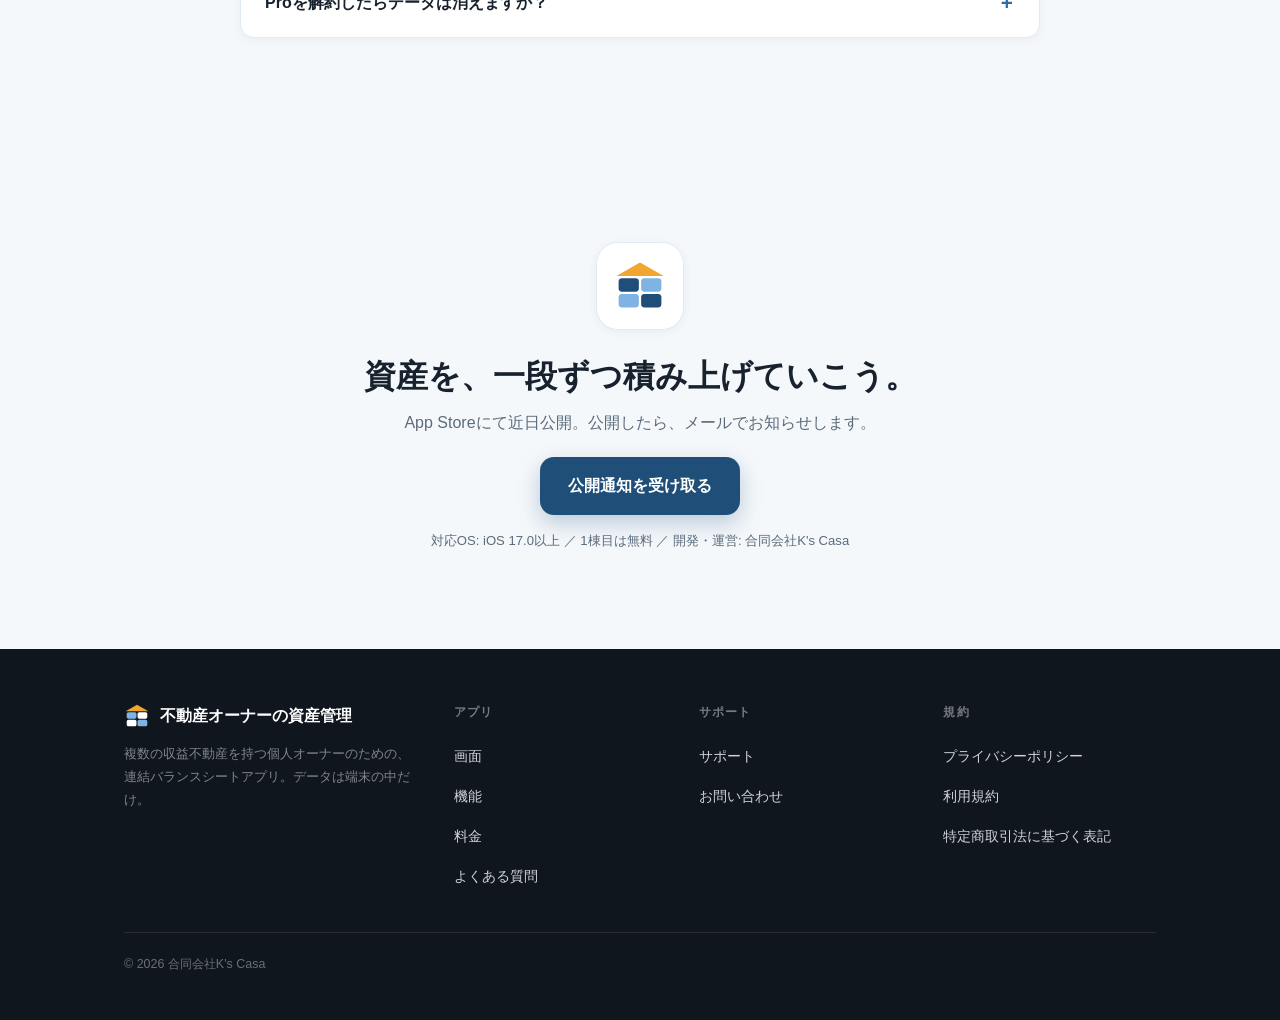
==== commit 793fe2aa: "集客LPとしての転換導線とスクリーンショット体験を強化 - 「公開通知を受け取る」CTAをヒーローと最下部に追加（mailtoで即登録、   サーバー不要）。近日公開のまま離脱するしかなかった問題を解" ====
--- a/index.html
+++ b/index.html
@@ -28,7 +28,70 @@
 <meta name="twitter:image" content="https://meichaaan.github.io/fudosan-owner/assets/og-card.jpg">
 <link rel="icon" href="data:image/svg+xml,%3Csvg xmlns='http://www.w3.org/2000/svg' viewBox='0 0 48 48'%3E%3Cpath d='M24 3 45 15H3Z' fill='%23f0a62f'/%3E%3Crect x='5' y='17' width='18' height='12' rx='3' fill='%231f4e79'/%3E%3Crect x='25' y='17' width='18' height='12' rx='3' fill='%237fb3e3'/%3E%3Crect x='5' y='31' width='18' height='12' rx='3' fill='%237fb3e3'/%3E%3Crect x='25' y='31' width='18' height='12' rx='3' fill='%231f4e79'/%3E%3C/svg%3E">
 <link rel="apple-touch-icon" href="assets/apple-touch-icon.png">
-<link rel="stylesheet" href="assets/site.css?v=11">
+<link rel="stylesheet" href="assets/site.css?v=12">
+<script type="application/ld+json">
+{
+  "@context": "https://schema.org",
+  "@graph": [
+    {
+      "@type": "SoftwareApplication",
+      "name": "不動産オーナーの資産管理",
+      "operatingSystem": "iOS 17.0以上",
+      "applicationCategory": "FinanceApplication",
+      "description": "複数の収益不動産を持つオーナーのための連結バランスシートアプリ。物件・借入・現金・証券をひとつにまとめて、純資産がひと目でわかる。データは端末の中だけ。",
+      "url": "https://meichaaan.github.io/fudosan-owner/",
+      "publisher": { "@type": "Organization", "name": "合同会社K's Casa" },
+      "offers": {
+        "@type": "AggregateOffer",
+        "lowPrice": "0",
+        "highPrice": "2980",
+        "priceCurrency": "JPY",
+        "offerCount": "3"
+      }
+    },
+    {
+      "@type": "FAQPage",
+      "mainEntity": [
+        {
+          "@type": "Question",
+          "name": "賃貸管理アプリと何が違いますか？",
+          "acceptedAnswer": { "@type": "Answer", "text": "入居者・入金・滞納・契約の管理はしません。管理会社に任せている前提で、オーナー個人の資産・負債・純資産の把握に特化しています。運営管理のアプリやサービスとの併用がおすすめです。" }
+        },
+        {
+          "@type": "Question",
+          "name": "データはどこに保存されますか？",
+          "acceptedAnswer": { "@type": "Answer", "text": "お使いのiPhoneの中だけです。外部サーバーへの送信はありません。バックアップはJSONファイルとして自分で書き出し、iCloud Driveなどお好きな場所に保管できます。" }
+        },
+        {
+          "@type": "Question",
+          "name": "機種変更のときはどうすればいいですか？",
+          "acceptedAnswer": { "@type": "Answer", "text": "設定画面からバックアップを書き出し、新しい端末で復元してください。将来的には、ユーザー自身のiCloud（プライベートデータベース）での同期も検討しています。" }
+        },
+        {
+          "@type": "Question",
+          "name": "入力が大変そうです…",
+          "acceptedAnswer": { "@type": "Answer", "text": "最初に物件と借入条件を入れるだけで、ローン残高・返済の経過・累計キャッシュフローは自動計算されます。あとは月1回、「まとめて更新」で前回値を見ながら残高を直すだけ。数分で終わります。" }
+        },
+        {
+          "@type": "Question",
+          "name": "月額と買い切り、どちらがいいですか？",
+          "acceptedAnswer": { "@type": "Answer", "text": "機能はまったく同じです。まず試したい方は月額300円、長く使うと決めている方は買い切り2,980円がおすすめです（10ヶ月以上で月額の合計を下回ります）。月額から買い切りへの切り替えもできます。" }
+        },
+        {
+          "@type": "Question",
+          "name": "無料でどこまで使えますか？",
+          "acceptedAnswer": { "@type": "Answer", "text": "物件1件・口座3件までは、機能制限なく無期限で無料です。2棟目・4口座目を追加するときにProをご案内します。" }
+        },
+        {
+          "@type": "Question",
+          "name": "Proを解約したらデータは消えますか？",
+          "acceptedAnswer": { "@type": "Answer", "text": "消えません。データはすべて端末内にあり、Proは「新しく追加できる件数」が変わるだけです。既存のデータの閲覧・編集はそのまま続けられます。" }
+        }
+      ]
+    }
+  ]
+}
+</script>
 </head>
 <body>
 
@@ -76,13 +139,13 @@
         <h1><span class="nw">複数棟の資産も、</span><span class="nw">借入も、</span><br><span class="nw"><span class="marker"><span class="accent">一枚のバランスシート</span></span>に。</span></h1>
         <p class="lead">物件も、借入も、現金も証券も。散らばった資産をひとつにまとめて、「自分の今」がひと目でわかる。</p>
         <div class="hero-cta">
+          <a class="btn btn-primary" href="mailto:kscasa.contact@gmail.com?subject=%E3%82%A2%E3%83%97%E3%83%AA%E5%85%AC%E9%96%8B%E3%81%AE%E3%81%8A%E7%9F%A5%E3%82%89%E3%81%9B%E5%B8%8C%E6%9C%9B&body=%E3%80%8C%E4%B8%8D%E5%8B%95%E7%94%A3%E3%82%AA%E3%83%BC%E3%83%8A%E3%83%BC%E3%81%AE%E8%B3%87%E7%94%A3%E7%AE%A1%E7%90%86%E3%80%8D%E3%81%8C%E5%85%AC%E9%96%8B%E3%81%95%E3%82%8C%E3%81%9F%E3%82%89%E3%80%81%E3%81%93%E3%81%AE%E3%83%A1%E3%83%BC%E3%83%AB%E3%82%A2%E3%83%89%E3%83%AC%E3%82%B9%E3%81%AB%E7%9F%A5%E3%82%89%E3%81%9B%E3%81%A6%E3%81%8F%E3%81%A0%E3%81%95%E3%81%84%E3%80%82%0D%0A%EF%BC%88%E6%9C%AC%E6%96%87%E3%81%AF%E3%81%93%E3%81%AE%E3%81%BE%E3%81%BE%E3%81%A7%E5%A4%A7%E4%B8%88%E5%A4%AB%E3%81%A7%E3%81%99%E3%80%82%E9%80%81%E4%BF%A1%E3%81%84%E3%81%9F%E3%81%A0%E3%81%91%E3%82%8C%E3%81%B0%E5%8F%97%E4%BB%98%E5%AE%8C%E4%BA%86%E3%81%A7%E3%81%99%EF%BC%89">公開通知を受け取る</a>
           <a class="store-badge" href="#" aria-disabled="true">
             <span class="small">App Storeにて</span>
             <span class="big">近日公開</span>
           </a>
-          <a class="btn btn-ghost" href="#screens">機能を見る</a>
-        </div>
-        <p class="hero-note">無料で始められます（物件1件・口座3件まで）</p>
+        </div>
+        <p class="hero-note">ボタンを押すとメールアプリが開きます。そのまま送信いただければ、公開時にお知らせします。<br>無料で始められます（物件1件・口座3件まで）</p>
         <div class="trust-chips">
           <span class="chip-s">データは端末の中だけ</span>
           <span class="chip-s">アカウント登録不要</span>
@@ -242,22 +305,30 @@
       <h2 class="section-title">4つのタブで、資産のぜんぶを。</h2>
       <div class="grid">
         <div class="screen-card">
-          <img class="shot" src="assets/shot-home.jpg" width="400" height="869" alt="ホーム画面。純資産9,536万円とバランスシート、主要指標タイル" loading="lazy">
+          <a class="shot-zoom" href="assets/shot-home.jpg">
+            <img class="shot" src="assets/shot-home.jpg" width="800" height="1738" alt="ホーム画面。純資産9,536万円とバランスシート、主要指標タイル" loading="lazy">
+          </a>
           <p class="tab-name">ホーム</p>
           <p>純資産と主要指標を、ひと目で。</p>
         </div>
         <div class="screen-card">
-          <img class="shot" src="assets/shot-map.jpg" width="400" height="869" alt="マップ画面。日本地図に所有物件のピンが並ぶ" loading="lazy">
+          <a class="shot-zoom" href="assets/shot-map.jpg">
+            <img class="shot" src="assets/shot-map.jpg" width="800" height="1738" alt="マップ画面。日本地図に所有物件のピンが並ぶ" loading="lazy">
+          </a>
           <p class="tab-name">マップ</p>
           <p>日本地図に、あなたの棟が並ぶ。</p>
         </div>
         <div class="screen-card">
-          <img class="shot" src="assets/shot-properties.jpg" width="400" height="869" alt="物件一覧画面。4棟の評価額と月次キャッシュフロー" loading="lazy">
+          <a class="shot-zoom" href="assets/shot-properties.jpg">
+            <img class="shot" src="assets/shot-properties.jpg" width="800" height="1738" alt="物件一覧画面。4棟の評価額と月次キャッシュフロー" loading="lazy">
+          </a>
           <p class="tab-name">物件</p>
           <p>評価額・借入・利回りを1画面に。</p>
         </div>
         <div class="screen-card">
-          <img class="shot" src="assets/shot-accounts.jpg" width="400" height="869" alt="資産画面。現金・預金、証券、暗号資産、保険の一覧" loading="lazy">
+          <a class="shot-zoom" href="assets/shot-accounts.jpg">
+            <img class="shot" src="assets/shot-accounts.jpg" width="800" height="1738" alt="資産画面。現金・預金、証券、暗号資産、保険の一覧" loading="lazy">
+          </a>
           <p class="tab-name">資産</p>
           <p>現金から保険まで、スワイプで更新。</p>
         </div>
@@ -498,11 +569,11 @@
         </svg>
       </span>
       <h2 class="section-title">資産を、一段ずつ積み上げていこう。</h2>
-      <a class="store-badge" href="#" aria-disabled="true">
-        <span class="small">App Storeにて</span>
-        <span class="big">近日公開</span>
-      </a>
-      <p class="hero-note">対応OS: iOS 17.0以上 ／ 1棟目は無料</p>
+      <p class="section-lead" style="margin:0 auto">App Storeにて近日公開。公開したら、メールでお知らせします。</p>
+      <div class="hero-cta">
+        <a class="btn btn-primary" href="mailto:kscasa.contact@gmail.com?subject=%E3%82%A2%E3%83%97%E3%83%AA%E5%85%AC%E9%96%8B%E3%81%AE%E3%81%8A%E7%9F%A5%E3%82%89%E3%81%9B%E5%B8%8C%E6%9C%9B&body=%E3%80%8C%E4%B8%8D%E5%8B%95%E7%94%A3%E3%82%AA%E3%83%BC%E3%83%8A%E3%83%BC%E3%81%AE%E8%B3%87%E7%94%A3%E7%AE%A1%E7%90%86%E3%80%8D%E3%81%8C%E5%85%AC%E9%96%8B%E3%81%95%E3%82%8C%E3%81%9F%E3%82%89%E3%80%81%E3%81%93%E3%81%AE%E3%83%A1%E3%83%BC%E3%83%AB%E3%82%A2%E3%83%89%E3%83%AC%E3%82%B9%E3%81%AB%E7%9F%A5%E3%82%89%E3%81%9B%E3%81%A6%E3%81%8F%E3%81%A0%E3%81%95%E3%81%84%E3%80%82%0D%0A%EF%BC%88%E6%9C%AC%E6%96%87%E3%81%AF%E3%81%93%E3%81%AE%E3%81%BE%E3%81%BE%E3%81%A7%E5%A4%A7%E4%B8%88%E5%A4%AB%E3%81%A7%E3%81%99%E3%80%82%E9%80%81%E4%BF%A1%E3%81%84%E3%81%9F%E3%81%A0%E3%81%91%E3%82%8C%E3%81%B0%E5%8F%97%E4%BB%98%E5%AE%8C%E4%BA%86%E3%81%A7%E3%81%99%EF%BC%89">公開通知を受け取る</a>
+      </div>
+      <p class="hero-note">対応OS: iOS 17.0以上 ／ 1棟目は無料 ／ 開発・運営: 合同会社K's Casa</p>
     </div>
   </section>
 
@@ -553,5 +624,54 @@
   </div>
 </footer>
 
+<dialog class="shot-dialog" id="shotDialog">
+  <img id="shotDialogImg" src="" alt="拡大したアプリ画面">
+  <button class="close" type="button">閉じる</button>
+</dialog>
+
+<script>
+(function () {
+  // スクショのタップ拡大（JSが無効ならリンク先の画像がそのまま開く）
+  var dlg = document.getElementById('shotDialog');
+  var img = document.getElementById('shotDialogImg');
+  if (dlg && typeof dlg.showModal === 'function') {
+    document.querySelectorAll('.shot-zoom').forEach(function (a) {
+      a.addEventListener('click', function (e) {
+        e.preventDefault();
+        img.src = a.getAttribute('href');
+        var thumb = a.querySelector('img');
+        img.alt = thumb ? thumb.alt : '拡大したアプリ画面';
+        dlg.showModal();
+      });
+    });
+    dlg.addEventListener('click', function (e) { if (e.target === dlg) dlg.close(); });
+    dlg.querySelector('.close').addEventListener('click', function () { dlg.close(); });
+  }
+
+  // スクロールで要素をふわっと表示（prefers-reduced-motion時はCSS側で無効化）
+  // 演出はあくまで飾りなので、何かあったら「全部見える」側に倒す
+  if ('IntersectionObserver' in window) {
+    var ioFired = false;
+    var io = new IntersectionObserver(function (entries) {
+      ioFired = true;
+      entries.forEach(function (en) {
+        if (en.isIntersecting) { en.target.classList.add('in'); io.unobserve(en.target); }
+      });
+    }, { rootMargin: '0px 0px -8% 0px' });
+    document.querySelectorAll('.problem-card, .concept-card, .screen-card, .feature, .privacy-item, .price-card').forEach(function (el, i) {
+      el.classList.add('reveal');
+      el.style.transitionDelay = (i % 3) * 70 + 'ms';
+      io.observe(el);
+    });
+    // 保険: Observerが一度も発火しない環境では演出をやめて即全表示
+    setTimeout(function () {
+      if (!ioFired) {
+        document.querySelectorAll('.reveal').forEach(function (el) { el.classList.add('in'); });
+      }
+    }, 1500);
+  }
+})();
+</script>
+
 </body>
 </html>
--- a/assets/site.css
+++ b/assets/site.css
@@ -338,11 +338,23 @@
 
 /* ---------- 画面（4タブ） ---------- */
 
-.screens .grid { display: grid; grid-template-columns: repeat(4, 1fr); gap: 20px; margin-top: 52px; }
+/* スクショは「読める大きさ」を優先して2列。タップで拡大できる */
+.screens .grid { display: grid; grid-template-columns: 1fr 1fr; gap: 24px; margin-top: 52px; }
 .screen-card {
   background: #fff; border: 1px solid var(--line);
-  border-radius: var(--radius); padding: 30px 20px 26px;
+  border-radius: var(--radius); padding: 30px 24px 26px;
   box-shadow: var(--shadow-sm); text-align: center;
+}
+.screen-card .shot-zoom {
+  display: block; max-width: 400px; margin: 0 auto 16px;
+  border-radius: 16px; cursor: zoom-in; position: relative;
+}
+.screen-card .shot-zoom .shot { margin-bottom: 0; }
+.screen-card .shot-zoom::after {
+  content: "タップで拡大"; position: absolute; right: 10px; bottom: 10px;
+  background: rgba(23, 34, 46, 0.72); color: #fff;
+  font-size: 0.68rem; font-weight: 700; padding: 4px 10px; border-radius: 999px;
+  pointer-events: none;
 }
 .screen-card .tab-name {
   font-weight: 800; color: var(--navy); font-size: 1.05rem;
@@ -487,6 +499,7 @@
 }
 .cta-band .mark-lg svg { width: 54px; height: 54px; }
 .cta-band .section-title { margin-bottom: 8px; }
+.cta-band .hero-cta { justify-content: center; margin: 20px 0 4px; }
 .cta-band .hero-note { margin-top: 14px; }
 .cta-band .store-badge { margin-top: 18px; }
 
@@ -561,7 +574,15 @@
   .hero-visual { order: 2; }
   .problem .grid, .pillars .grid, .features .grid,
   .privacy-band .grid, .pricing .grid { grid-template-columns: 1fr; }
-  .screens .grid { grid-template-columns: 1fr 1fr; }
+  /* スクショは横スワイプのカルーセルに（アプリLPの定番。縦に4枚積むより短くなる） */
+  .screens .grid {
+    display: flex; gap: 16px; overflow-x: auto;
+    scroll-snap-type: x mandatory; -webkit-overflow-scrolling: touch;
+    padding: 4px 4px 16px; margin-left: -4px; margin-right: -4px;
+    scrollbar-width: none;
+  }
+  .screens .grid::-webkit-scrollbar { display: none; }
+  .screen-card { flex: 0 0 78%; scroll-snap-align: center; }
   .pillars .concept-grid { grid-template-columns: 1fr; }
   .concept-card.wide { display: block; }
   .concept-card.wide .viz { margin-top: 26px; }
@@ -578,7 +599,34 @@
   .site-footer .cols { grid-template-columns: 1fr; }
 }
 
+/* ---------- スクショ拡大ダイアログ ---------- */
+
+dialog.shot-dialog {
+  border: none; border-radius: 24px; padding: 12px;
+  background: #fff; box-shadow: var(--shadow);
+  max-width: min(92vw, 460px); max-height: 92vh; margin: auto;
+}
+dialog.shot-dialog::backdrop { background: rgba(16, 22, 29, 0.66); backdrop-filter: blur(3px); }
+dialog.shot-dialog img {
+  border-radius: 14px; max-height: calc(92vh - 84px);
+  width: auto; max-width: 100%; margin: 0 auto;
+}
+dialog.shot-dialog .close {
+  display: flex; align-items: center; justify-content: center;
+  width: 100%; min-height: 44px; margin-top: 10px;
+  border: none; border-radius: 12px; cursor: pointer;
+  background: var(--bg-alt); color: var(--ink);
+  font-size: 0.9rem; font-weight: 700; font-family: inherit;
+}
+dialog.shot-dialog .close:hover { background: var(--sky-pale); }
+
+/* ---------- スクロール出現 ---------- */
+
+.reveal { opacity: 0; transform: translateY(16px); transition: opacity 0.5s ease, transform 0.5s ease; }
+.reveal.in { opacity: 1; transform: none; }
+
 @media (prefers-reduced-motion: reduce) {
   html { scroll-behavior: auto; }
   .btn { transition: none; }
-}
+  .reveal { opacity: 1; transform: none; transition: none; }
+}
